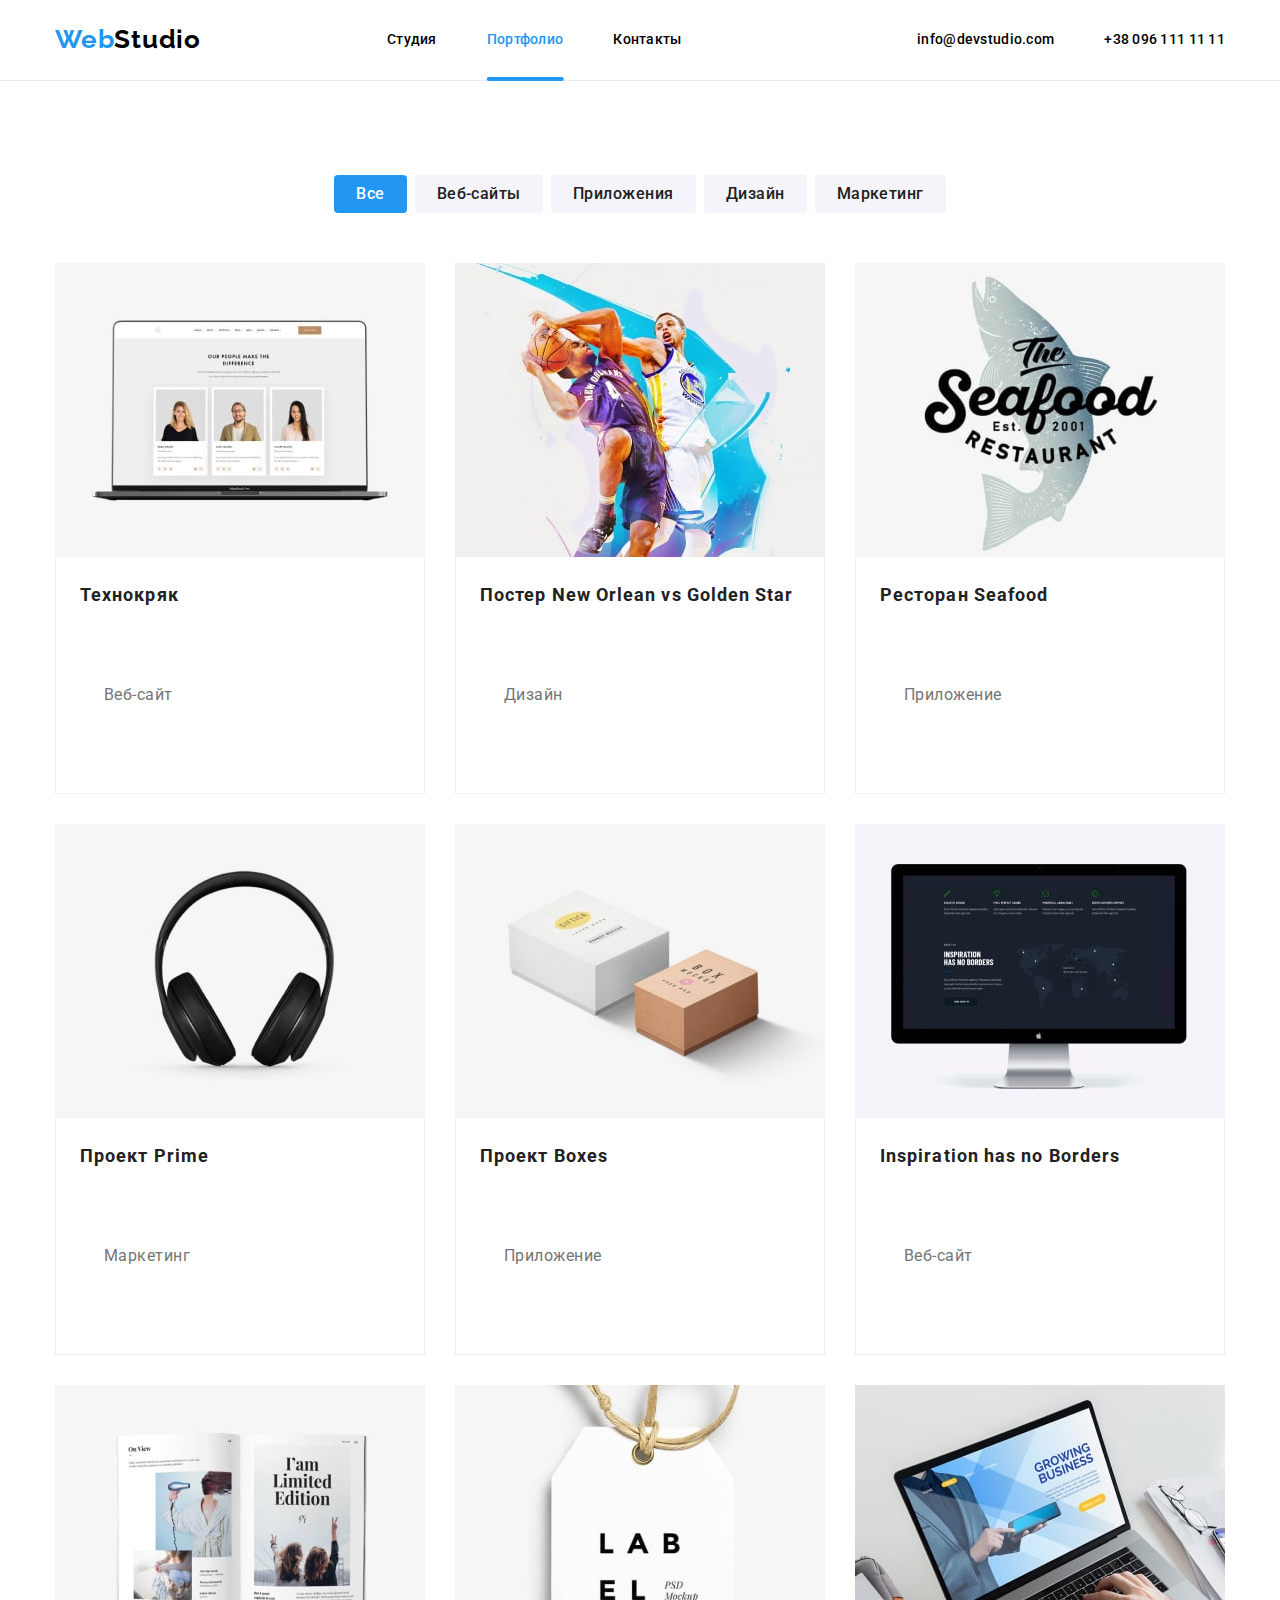
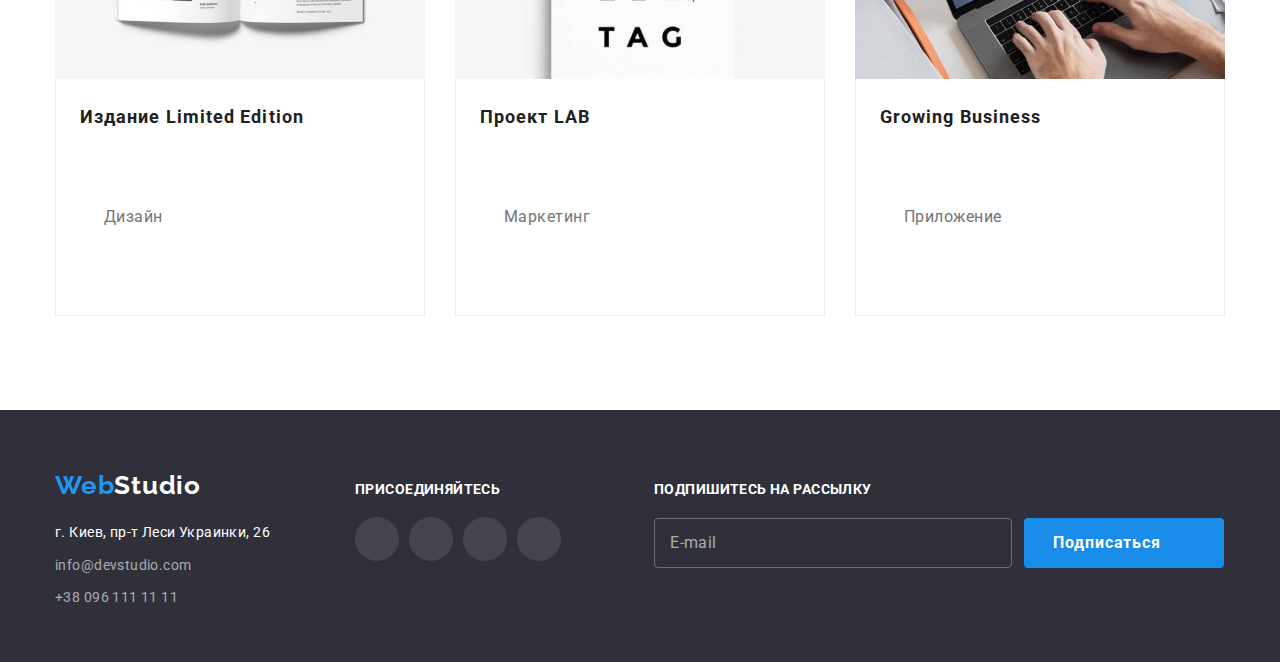
==== portfolio.html @ 34daeaa4 "Add files via upload" ====
<!DOCTYPE html>
<html lang="ru">

<head>
  <meta charset="UTF-8" />
  <meta http-equiv="X-UA-Compatible" content="IE=edge" />
  <meta name="viewport" content="width=device-width, initial-scale=1.0" />
  <title>Портфолио</title>
  <link rel="preconnect" href="https://fonts.googleapis.com" />
  <link rel="preconnect" href="https://fonts.gstatic.com" crossorigin />
  <link href="https://fonts.googleapis.com/css2?family=Raleway:wght@700&family=Roboto:wght@400;500;700;900&display=swap"
    rel="stylesheet" />
  <link rel="stylesheet"
    href="https://cdnjs.cloudflare.com/ajax/libs/modern-normalize/1.1.0/modern-normalize.min.css" />
  <!--<link rel="stylesheet" href="CSS/style.css" />-->
  <link rel="stylesheet" href="./css/main.min.css" />
</head>

<body>
<header class="header header-border">
			<div class="flex-nav container">
      <a href="" class="logotype">
          Web<span class="logotype__dark" lang="en">Studio</span></a>
				<div class="menu-container js-menu-container" id="mobile-menu">
					<div class="all-nav">
						<button class="menu-button-close js-close-menu" type="button">
							<svg width="40" height="40" aria-label="Переключатель мобильного меню">
								<use class="menu-button-close__icon-close" href="./images/sprite_images/icons.svg#icon-close_mob"></use>
							</svg>
						</button>

						<nav class="left-nav">
							<ul class="left-nav-menu">
								<li class="list menu-item">
									<a href="./index.html" class="link menu-item__text">Студия</a>
								</li>
								<li class="list menu-item">
									<a href="./portfolio.html" class="link menu-item__text menu-item__text--current current">Портфолио</a>
								</li>
								<li class="list menu-item">
									<a href="" class="link menu-item__text">Контакты</a>
								</li>
							</ul>
						</nav>
						<div class="menu-bottom">
							<ul class="right-nav">
								<li class="list contact-item">
									<a href="mailto:info@devstudio.com" class="link contact-mail">
										<svg class="contact-mail__icon" width="16" height="12">
											<use href="./images/sprite_images/icons.svg#icon-envelope"></use>
										</svg>
										info@devstudio.com
									</a>
								</li>
								<li class="list contact-item">
									<a href="tel:+380961111111" class="link contact-tel">
										<svg class="contact-tel__icon" width="10" height="16">
											<use href="./images/sprite_images/icons.svg#icon-smartphone"></use>
										</svg>
										+38 096 111 11 11
									</a>
								</li>
							</ul>
							<ul class="menu-socials list">
								<li class="menu-socials__item">
									<a href="" class="menu-socials__link link">Instagram</a>
								</li>
								<li class="menu-socials__item">
									<a href="" class="menu-socials__link link">Twitter</a>
								</li>
								<li class="menu-socials__item">
									<a href="" class="menu-socials__link link">Facebook</a>
								</li>
								<li class="menu-socials__item">
									<a href="" class="menu-socials__link link">LinkedIn</a>
								</li>
							</ul>
						</div>
					</div>
				</div>
				<button type="button" class="menu-button js-open-menu" aria-expanded="false" aria-controls="mobile-menu">
					<svg width="40" height="40" aria-label="Вызов меню">
						<use class="menu-button__icon-menu" href="./images/sprite_images/icons.svg#icon-menu_mob"></use>
					</svg>
				</button>
			</div>
		</header>
  <main>
    <section class="section">
      <h1 class="section__title visually-hidden">Примеры проектов</h1>
      <div class="container">
        <ul class="navigation">
          <li class="navigation__item">
            <button class="navigation-button navigation-button__active" type="button">Все</button>
          </li>
          <li class="navigation__item">
            <button class="navigation-button button" type="button">Веб-сайты</button>
          </li>
          <li class="navigation__item">
            <button class="navigation-button button" type="button">Приложения</button>
          </li>
          <li class="navigation__item">
            <button class="navigation-button button" type="button">Дизайн</button>
          </li>
          <li class="navigation__item">
            <button class="navigation-button button" type="button">Маркетинг</button>
          </li>
        </ul>
        <ul class="portfolio">
          <li class="portfolio__item">
            <a href="" class="portfolio__box">
              <div class="portfolio__wrap">
                <img src="./images/portfolio_images/img-1.jpg" width="370" height="294" alt="Ноутбук с проектом" />
                <p class="portfolio__tumb">Технокряк это современная площадка распространения коронавируса.
                  Компании используют эту платформу для цифрового шпионажа и атак на защищённые сервера конкурентов.</p>
              </div>
              <div class="portfolio__description">
                <h2 class="portfolio__title">Технокряк</h2>
                <p class="portfolio__text">Веб-сайт</p>
              </div>
            </a>
          </li>
          <li class="portfolio__item">
            <a href="" class="portfolio__box">
              <div class="portfolio__wrap">
                <img src="./images/portfolio_images/img-2.jpg" width="370" height="294" alt="Момент матча" />
                <p class="portfolio__tumb"></p>
              </div>
              <div class="portfolio__description">
                <h2 class="portfolio__title">
                  Постер <span lang="en">New Orlean vs Golden Star</span>
                </h2>
                <p class="portfolio__text">Дизайн</p>
              </div>
            </a>
          </li>
          <li class="portfolio__item">
            <a href="" class="portfolio__box">
              <div class="portfolio__wrap">
                <img src="./images/portfolio_images/img-3.jpg" width="370" height="294" alt="Логотип с рыбой" />
                <p class="portfolio__tumb"></p>
              </div>
              <div class="portfolio__description">
                <h2 class="portfolio__title">Ресторан <span lang="en">Seafood</span></h2>
                <p class="portfolio__text">Приложение</p>
              </div>
            </a>
          </li>
          <li class="portfolio__item">
            <a href="" class="portfolio__box">
              <div class="portfolio__wrap">
                <img src="./images/portfolio_images/img-4.jpg" width="370" height="294" alt="Фотография наушников" />
                <p class="portfolio__tumb"></p>
              </div>
              <div class="portfolio__description">
                <h2 class="portfolio__title">Проект <span lang="en">Prime</span></h2>
                <p class="portfolio__text">Маркетинг</p>
              </div>
            </a>
          </li>
          <li class="portfolio__item">
            <a href="" class="portfolio__box">
              <div class="portfolio__wrap">
                <img src="./images/portfolio_images/img-5.jpg" width="370" height="294" alt="Фотография коробок" />
                <p class="portfolio__tumb"></p>
              </div>
              <div class="portfolio__description">
                <h2 class="portfolio__title">Проект <span lang="en">Boxes</span></h2>
                <p class="portfolio__text">Приложение</p>
              </div>
            </a>
          </li>
          <li class="portfolio__item">
            <a href="" class="portfolio__box">
              <div class="portfolio__wrap">
                <img src="./images/portfolio_images/img-6.jpg" width="370" height="294" alt="Монитор с картой мира" />
                <p class="portfolio__tumb"></p>
              </div>
              <div class="portfolio__description">
                <h2 class="portfolio__title" lang="en">Inspiration has no Borders</h2>
                <p class="portfolio__text">Веб-сайт</p>
              </div>
            </a>
          </li>
          <li class="portfolio__item">
            <a href="" class="portfolio__box">
              <div class="portfolio__wrap">
                <img src="./images/portfolio_images/img-7.jpg" width="370" height="294" alt="Разворот книги" />
                <p class="portfolio__tumb"></p>
              </div>
              <div class="portfolio__description">
                <h2 class="portfolio__title">
                  Издание <span lang="en">Limited Edition</span>
                </h2>
                <p class="portfolio__text">Дизайн</p>
              </div>
            </a>
          </li>
          <li class="portfolio__item">
            <a href="" class="portfolio__box">
              <div class="portfolio__wrap">
                <img src="./images/portfolio_images/img-8.jpg" width="370" height="294" alt="Фотография этикетки" />
                <p class="portfolio__tumb"></p>
              </div>
              <div class="portfolio__description">
                <h2 class="portfolio__title">Проект <span lang="en">LAB</span></h2>
                <p class="portfolio__text">Маркетинг</p>
              </div>
            </a>
          </li>
          <li class="portfolio__item">
            <a href="" class="portfolio__box">
              <div class="portfolio__wrap">
                <img src="./images/portfolio_images/img-9.jpg" width="370" height="294" alt="Работа за ноутбуком" />
                <p class="portfolio__tumb"></p>
              </div>
              <div class="portfolio__description">
                <h2 class="portfolio__title" lang="en">Growing Business</h2>
                <p class="portfolio__text">Приложение</p>
              </div>
            </a>
          </li>
        </ul>
      </div>
    </section>
  </main>
  <footer class="footer">
    <div class="container footer-container">
        <div class="footer__addresses">
          <a href="" class="logotype__footer">
              Web<span class="logotype__footer-white" lang="en">Studio</span>
          </a>
          <address class="addreses">
            <ul class="contacts-list">
              <li class="contact__item">
                <a class="contact__adress" href="https://goo.gl/maps/caNGbkWrKr49V2LV8" target="_blank"
                  rel="noopener noreferrer">г. Киев, пр-т Леси Украинки, 26</a>
              </li>
              <li class="contact__item">
                <a class="contact__link" href="mailto:info@devstudio.com">info@devstudio.com
                </a>
              </li>
              <li class="contact__item">
                <a class="contact__link link" href="tel:+380961111111">+38 096 111 11 11 </a>
              </li>
            </ul>
          </address>
        </div>
        <div class="footer-social-part">
          <p class="footer-social__title">Присоединяйтесь</p>
          <ul class="footer-social__list">
            <li class="footer-social__item">
              <a href="" class="footer-social__link">
                <svg class="footer-social__icon" width="20" height="20">
                  <use href="./images/sprite_images/icons.svg#icon-instagram"></use>
                </svg>
              </a>
            </li>
            <li class="footer-social__item">
              <a href="" class="footer-social__link">
                <svg class="footer-social__icon" width="20" height="20">
                  <use href="./images/sprite_images/icons.svg#icon-twitter"></use>
                </svg>
              </a>
            </li>
            <li class="footer-social__item">
              <a href="" class="footer-social__link">
                <svg class="footer-social__icon" width="20" height="20">
                  <use href="./images/sprite_images/icons.svg#icon-facebook"></use>
                </svg>
              </a>
            </li>
            <li class="footer-social__item">
              <a href="" class="footer-social__link">
                <svg class="footer-social__icon" width="20" height="20">
                  <use href="./images/sprite_images/icons.svg#icon-linkedin"></use>
                </svg>
              </a>
            </li>
          </ul>
        </div>
        <div class="footer-subscribe">
          <p class="subscribe__title">Подпишитесь на рассылку</p>
          <form action="#" class="subscribe__form">
            <div class="footer__form-field">
              <label for="user-email-footer" class="footer__input-label"> </label>
              <input type="text" name="user-email" class="subscribe__input-text" id="user-email-footer"
                placeholder="E-mail" />
            </div>
            <button type="submit" class="subscribe__button">Подписаться<svg class="subscribe-icon" width="24"
                height="24">
                <use href="./images/sprite_images/icons.svg#icon-send"></use>
              </svg></button>
          </form>
        </div>
    </div>
  </footer>
  		<script src="./js/mobile-menu.js"></script>
</body>

</html>
---- css/main.min.css ----
:root{--header-menu-color: #212121;--header-contacts-color: #757575;--main-title-color: #ffffff;--secondary-title-color: #212121;--article-color: #757575;--button-text-color: #ffffff;--team-name-color: #212121;--team-text-color: #757575;--footer-adress-color: #ffffff;--portfolio-examples-title-color: #212121;--portfolio-examples-text-color: #757575;--accent-color: #2196f3;--title-background-color:#2f303a;--footer-contacts-color:rgba(255, 255, 255, 0.6);--timing-function: cubic-bezier(0.4, 0, 0.2, 1);--animation-duration: 250ms}p,h1,h2,h3,h4,h5,h6{margin:0}ul{margin:0;padding:0;list-style:none}button{cursor:pointer}img{display:block}a{list-style-type:none;text-decoration:none}.visually-hidden{position:absolute;width:1px;height:1px;margin:-1px;border:0;padding:0;white-space:nowrap;clip-path:inset(100%);clip:rect(0 0 0 0);overflow:hidden}.container{max-width:1200px;padding-left:15px;padding-right:15px;margin:0 auto}@media screen and (min-width: 480px){.container{width:480px}}@media screen and (min-width: 768px){.container{width:768px}}@media screen and (min-width: 1200px){.container{width:1200px}}body{font-family:'Roboto', sans-serif;background-color:#ffffff}.current{color:#2196f3}.head-list__link--current{color:#2196f3}.section{padding-top:94px;padding-bottom:94px}.is-hidden{visibility:hidden;opacity:0;pointer-events:none}.logotype{display:block;margin-right:93px;padding-top:24px;padding-bottom:24px;font-family:Raleway;font-style:normal;font-weight:bold;font-size:26px;line-height:1.19;letter-spacing:0.03em;color:#2196f3}.logotype__dark{font-family:Raleway;font-style:normal;font-weight:bold;font-size:26px;line-height:1.19;letter-spacing:0.03em;color:#000000}.header-border{border-bottom:1px solid #ececec}@media screen and (max-width: 767px){.all-nav{width:100%;max-width:480px;height:100vh;padding:48px 40px;display:flex;flex-direction:column;justify-content:space-between}}@media screen and (min-width: 768px){.all-nav{display:flex;justify-content:space-between}}.flex-nav,.left-nav{display:flex}@media screen and (max-width: 767px){.flex-nav,.left-nav{justify-content:space-between;align-items:center}}@media screen and (min-width: 768px){.left-nav{margin-left:93px}}@media screen and (min-width: 768px){.left-nav-menu{display:flex;align-items:center}}@media screen and (min-width: 768px) and (max-width: 1199px){.menu-bottom{margin-bottom:auto;margin-top:auto}}.right-nav{display:flex;flex-direction:column-reverse;margin-bottom:64px}@media screen and (min-width: 768px){.right-nav{display:block;margin-left:auto;margin-top:auto;margin-bottom:auto}}@media screen and (min-width: 1200px){.right-nav{display:flex;flex-direction:row;align-items:center;margin-left:auto}}.menu-item{position:relative;padding-bottom:32px;margin-right:auto}@media screen and (min-width: 768px){.menu-item{padding:0}.menu-item:not(:first-child){margin-left:50px}}.menu-item__text{display:block;padding:0;font-size:14px;font-weight:500;line-height:1.14;letter-spacing:0.02em;color:var(--title-text-color);transition:color var(--animation-duration) var(--timing-function)}.menu-item__text:hover,.menu-item__text:focus{color:var(--accent-color)}@media screen and (min-width: 768px){.menu-item__text{padding:32px 0}}@media screen and (max-width: 767px){.menu-item__text{font-size:40px;line-height:1.17}}@media screen and (min-width: 768px){.menu-item__text--current::after{content:"";display:block;position:absolute;bottom:-1px;left:50%;transform:translate(-50%, 0);width:100%;height:4px;border-radius:2px;background-color:var(--accent-color)}}.contact-mail__icon,.contact-tel__icon{display:none}@media screen and (min-width: 768px){.contact-mail__icon,.contact-tel__icon{display:block;margin-right:10px;fill:currentColor}}.contact-mail,.contact-tel{font-size:34px;line-height:1.17;letter-spacing:0.02em;font-weight:500;letter-spacing:0.02em;color:var(--primary-text-color);display:flex;align-items:center;transition:color var(--animation-duration) var(--timing-function)}.contact-mail:hover,.contact-mail:focus,.contact-tel:hover,.contact-tel:focus{color:var(--accent-color)}@media screen and (max-width: 479px){.contact-mail,.contact-tel{font-size:24px}}@media screen and (min-width: 768px){.contact-mail,.contact-tel{font-size:14px;line-height:1.14}}@media screen and (min-width: 1200px){.contact-mail,.contact-tel{padding:32px 0}}@media screen and (max-width: 767px){.contact-mail{font-size:24px;line-height:1.16}}@media screen and (min-width: 768px) and (max-width: 1199px){.contact-mail{padding-top:21px;margin-bottom:10px}}@media screen and (max-width: 767px){.contact-tel{color:var(--accent-color);margin-bottom:32px}}@media screen and (min-width: 768px) and (max-width: 1199px){.contact-tel{padding-bottom:21px}}@media screen and (min-width: 1200px){.contact-tel{padding-bottom:32px}}.current{color:var(--accent-color)}@media screen and (min-width: 1200px){.contact-item:not(:first-child){margin-left:30px}}.menu-socials{margin-top:auto;display:flex;justify-content:start;flex-wrap:wrap}@media screen and (min-width: 768px){.menu-socials{display:none}}.menu-socials__item{padding-right:10px}.menu-socials__item:not(:last-child){border-right:1px solid rgba(33,33,33,0.2)}.menu-socials__item:not(:first-child){padding-left:10px}.menu-socials__link{color:var(--accent-color)}.menu-container{width:100%}@media screen and (max-width: 767px){.menu-container{position:fixed;z-index:2;left:0;top:0;width:100vw;height:100vh;background-color:#ffffff;transform:translateX(100%);transition:transform var(--animation-duration) var(--timing-function)}}.menu-container.is-open{transform:translateX(0)}.menu-button{display:inline-flex;fill:#000000;padding:0;border:0;background-color:transparent;transition:fill var(--animation-duration) var(--timing-function)}.menu-button:hover,.menu-button:focus{fill:var(--accent-color)}@media screen and (min-width: 768px){.menu-button{display:none}}.menu-button-close{position:absolute;top:10px;right:15px;padding:0;border:0;background-color:transparent;transition:fill var(--animation-duration) var(--timing-function)}.menu-button-close:hover,.menu-button-close:focus{fill:var(--accent-color)}@media screen and (min-width: 768px){.menu-button-close{display:none}}.menu-button-close__icon-close{display:none}.menu-button__icon-menu{display:block}.menu-container.is-open .menu-button-close__icon-close{display:block}.menu-container.is-open .menu-button__icon-menu{display:none}.hero{padding-top:200px;padding-bottom:200px;background-color:var(--title-background-color);background-image:linear-gradient(rgba(47,48,58,0.4), rgba(47,48,58,0.4)),url(../images/hero_images/hero/desktop/header-background-desktop.jpg);background-repeat:no-repeat;background-position:center;background-size:cover;width:100%;margin:0 auto}@media screen and (min-width: 1200px){.hero{background-image:linear-gradient(rgba(47,48,58,0.4), rgba(47,48,58,0.4)),url(../images/hero_images/hero/desktop/header-background-desktop.jpg)}}@media screen and (min-width: 1200px) and (min-device-pixel-ratio: 2), screen and (min-width: 1200px) and (min-resolution: 192dpi), screen and (min-width: 1200px) and (min-resolution: 2dppx){.hero{background-image:linear-gradient(rgba(47,48,58,0.4), rgba(47,48,58,0.4)),url(../images/hero_images/hero/desktop/header-background-desktop@2x.jpg)}}@media screen and (max-width: 767px){.hero{background-image:linear-gradient(rgba(47,48,58,0.4), rgba(47,48,58,0.4)),url(../images/hero_images/hero/mobile/header-background-mobile.jpg)}}@media screen and (max-width: 767px) and (min-device-pixel-ratio: 2), screen and (max-width: 767px) and (min-resolution: 192dpi), screen and (max-width: 767px) and (min-resolution: 2dppx){.hero{background-image:linear-gradient(rgba(47,48,58,0.4), rgba(47,48,58,0.4)),url(../images/hero_images/hero/mobile/header-background-mobile@2x.jpg)}}@media screen and (min-width: 768px) and (max-width: 1199px){.hero{background-image:linear-gradient(rgba(47,48,58,0.4), rgba(47,48,58,0.4)),url(../images/hero_images/hero/tablet/header-background-tablet.jpg)}}@media screen and (min-width: 768px) and (max-width: 1199px) and (min-device-pixel-ratio: 2), screen and (min-width: 768px) and (max-width: 1199px) and (min-resolution: 192dpi), screen and (min-width: 768px) and (max-width: 1199px) and (min-resolution: 2dppx){.hero{background-image:linear-gradient(rgba(47,48,58,0.4), rgba(47,48,58,0.4)),url(../images/hero_images/hero/tablet/header-background-tablet@2x.jpg)}}.hero .hero__title{font-weight:900;font-size:44px;line-height:1.36;text-align:center;width:696px;height:120px;letter-spacing:0.06em;text-transform:uppercase;color:var(--main-title-color);margin:0 auto 30px}@media screen and (max-width: 767px){.hero .hero__title{font-size:24px;line-height:1.62;height:100%;width:auto;margin-bottom:30px}}.hero__button{font-family:Roboto, sans-serif;font-weight:700;font-size:16px;line-height:1.87;letter-spacing:0.06em;color:var(--button-text-color);background-color:var(--accent-color);cursor:pointer;width:200px;height:50px;border:none;border-radius:4px;transition-property:color;transition-duration:250ms;transition-timing-function:var(--timing-function)}.hero__button:hover,.hero__button:focus{color:var(--button-text-color);box-shadow:0px 1px 3px rgba(0,0,0,0.12),0px 1px 1px rgba(0,0,0,0.14),0px 2px 1px rgba(0,0,0,0.2)}.btn{display:block;text-align:center;margin:0 auto}.backdrop{width:100vw;height:100vh;background-color:rgba(0,0,0,0.2);position:fixed;top:0;left:0;transition:opacity 250ms, visibility 250ms}.backdrop .is-hidden .modal{transform:scale(0.75)}.modal{height:581px;width:528px;background-color:#ffffff;border-radius:4px;box-shadow:0px 1px 3px rgba(0,0,0,0.12),0px 1px 1px rgba(0,0,0,0.14),0px 2px 1px rgba(0,0,0,0.2);position:absolute;top:50%;left:50%;transform:scale(1) translate(-50%, -50%);transition:opacity 250ms, transform 250ms;padding:40px}.modal-close{position:absolute;top:8px;right:8px;width:30px;height:30px;border:1px solid rgba(0,0,0,0.1);border-radius:50%;background-color:transparent;display:flex;align-items:center;justify-content:center}.modal-title{font-family:Roboto;font-style:normal;font-weight:bold;font-size:20px;line-height:1.15;text-align:center;letter-spacing:0.03em;color:var(--secondary-title-color);padding:0;margin-bottom:12px}.modal-input{position:relative;width:100%;height:40px;border:1px solid rgba(33,33,33,0.2);box-sizing:border-box;border-radius:4px;outline-color:var(--accent-color);padding-left:42px;padding-right:12px;background-color:transparent}.modal-input:hover+.input-icon,.modal-input:focus+.input-icon{fill:var(--accent-color)}.modal-form-field{margin-bottom:10px}.modal-form-field-comment{margin-bottom:20px}.modal-form-field-checkbox{margin-bottom:30px}.modal-input-comment{display:block;width:100%;height:120px;border:1px solid rgba(33,33,33,0.2);border-radius:4px;outline-color:var(--accent-color);padding:12px 16px;background-color:transparent;resize:none}.modal-input-comment::placeholder{position:absolute;display:inline-block;top:0;font-family:Roboto;font-style:normal;font-weight:normal;font-size:12px;line-height:14px;margin-top:12px;letter-spacing:0.01em;color:rgba(117,117,117,0.5)}.modal-form-checkbox{font-family:Roboto;font-style:normal;font-weight:normal;font-size:14px;line-height:1.71;letter-spacing:0.03em;color:var(--article-color);display:flex;align-items:center;justify-content:center}.modal-form-checkbox::before{content:"";height:15px;width:16px;border:2px solid #212121;margin-right:8px;display:block;border-radius:2px}.form-checkbox:hover,.form-checkbox:focus{border:var(--accent-color)}.form-checkbox:checked+.modal-form-checkbox::before{background-image:url(../images/portfolio_images/icon-check.svg);background-position:center;background-size:cover;background-repeat:no-repeat;border:none}.acceptance-link{font-family:Roboto;font-style:normal;font-weight:normal;font-size:14px;line-height:1.71;letter-spacing:0.03em;text-decoration-skip-ink:none;color:var(--accent-color)}.acceptance-link:hover,.acceptance-link:focus{color:var(--accent-color)}.modal-button{display:block;justify-content:center;text-align:center;font-family:Roboto;font-style:normal;font-weight:bold;font-size:16px;line-height:1.87;letter-spacing:0.06em;margin:0 auto;width:200px;height:50px;color:var(--button-text-color);background-color:#188CE8;border:var(--accent-color);border-radius:4px;cursor:pointer}.modal-button:hover,.modal-button:focus{box-shadow:0px 1px 3px rgba(0,0,0,0.12),0px 1px 1px rgba(0,0,0,0.14),0px 2px 1px rgba(0,0,0,0.2)}.modal-input-text{display:block;font-family:Roboto;font-style:normal;font-weight:normal;font-size:12px;line-height:1.16;letter-spacing:0.01em;margin-bottom:4px;color:#757575}.modal-input-wrap{position:relative}.input-icon{fill:var(--secondary-title-color);position:absolute;left:12px;top:50%;transform:translateY(-50%);transition-property:fill;transition-duration:250ms;transition-timing-function:var(--timing-function)}.section{padding-top:94px;padding-bottom:94px}.features{display:flex}@media screen and (max-width: 767px){.features{display:flex;flex-direction:column;margin-right:0}}@media screen and (min-width: 768px){.features{display:flex;flex-wrap:wrap;margin:-15px;margin-bottom:0}}@media screen and (min-width: 1200px){.features{display:flex;justify-content:center}}@media screen and (max-width: 767px){.features__item:not(:last-child){margin-bottom:30px}}@media screen and (min-width: 768px) and (max-width: 1199px){.features__item{width:354px;margin:15px}}@media screen and (min-width: 1200px){.features__item{width:270px}.features__item:not(:first-child){margin-left:30px}}.features__box{display:flex;justify-content:center;align-items:center;height:120px;margin-right:30px;margin-bottom:30px;border-radius:4%;background-color:#F5F4FA}.features__box:last-child{margin-right:0px}@media screen and (max-width: 767px){.features__box{margin-right:0}}@media screen and (min-width: 768px){.features__box{width:354px}}@media screen and (min-width: 1200px){.features__box{width:270px}}.features__icon{border:#afb1b8}.features__title{font-weight:bold;font-size:14px;line-height:1.14;letter-spacing:0.03em;text-transform:uppercase;color:var(--secondary-title-color);margin-bottom:10px}@media screen and (max-width: 767px){.features__title{text-align:center}}.features__text{font-weight:normal;font-size:14px;line-height:1.71;letter-spacing:0.03em;color:var(--article-color)}.section{padding-bottom:94px}.section__no-padding-top{padding-top:0px}@media screen and (max-width: 1199px){.no-mobile{display:none}}.section__title{align-items:center;margin-bottom:50px;font-weight:bold;font-size:36px;line-height:1.16;text-align:center;letter-spacing:0.03em;color:var(--secondary-title-color)}.performance{display:flex}.performance__item{margin-right:30px;position:relative}.performance__item:last-child{margin-right:0}.performance__description{display:flex;justify-content:center;align-items:center;font-family:Roboto;font-style:normal;font-weight:700;font-size:14px;line-height:1.14;text-align:center;letter-spacing:0.03em;width:100%;height:70px;margin:0 auto;color:var(--main-title-color);background-color:rgba(47,48,58,0.8);position:absolute;top:224px;left:0}.section--other-background{background-color:#f5f4fa}.team{padding-left:15px;padding-right:15px;margin-right:auto;margin-left:auto}@media screen and (min-width: 480px){.team{width:480px}}@media screen and (min-width: 768px){.team{width:768px}}@media screen and (min-width: 1200px){.team{width:1200px}}.section__title{font-weight:bold;font-size:36px;line-height:1.16;text-align:center;letter-spacing:0.03em;margin-bottom:50px;color:var(--secondary-title-color)}.team__list{padding:0;margin:0}@media screen and (min-width: 768px){.team__list{display:flex;justify-content:center;flex-wrap:wrap;margin:-15px}}@media screen and (max-width: 767px){.team__list{display:flex;justify-content:center;flex-wrap:wrap;margin:-15px}}.team__img{width:100%}.team__item{border:none;border-radius:4px;background-color:#ffffff;box-shadow:0px 3px 1px rgba(0,0,0,0.1),0px 1px 2px rgba(0,0,0,0.08),0px 2px 2px rgba(0,0,0,0.12);margin:15px}@media screen and (max-width: 767px){.team__item:not(:last-child){margin-bottom:30px}}@media screen and (min-width: 480px){.team__item{height:622px;width:450px}}@media screen and (min-width: 768px){.team__item{height:536px;width:354px;margin:15px}}@media screen and (min-width: 1200px){.team__item{width:270px;height:428px}}.team__box{text-align:center;padding:30px 32px 30px 32px}.team__title{margin-bottom:10px;font-weight:500;font-size:16px;line-height:1.18;letter-spacing:0.03em;border:none;border-radius:4px;color:var(--team-name-color)}.team__text{font-weight:normal;font-size:16px;line-height:1.18;letter-spacing:0.03em;border:none;border-radius:4px;color:var(--team-text-color);margin-bottom:16px}.social{display:flex;justify-content:center}.social__item{width:44px;height:44px;margin-right:10px}.social__item:last-child{margin-right:0}.social__link{width:100%;height:100%;border-radius:50%;display:flex;align-items:center;justify-content:center;background-color:#ffffff;transition-property:background-color;transition-duration:250ms;transition-timing-function:var(--timing-function)}.social__link:hover,.social__link:focus{background-color:var(--accent-color)}.social__link:hover .social__icon,.social__link:focus .social__icon{fill:var(--button-text-color)}.social__icon{fill:#AFB1B8;transition-property:fill;transition-duration:250ms;transition-timing-function:var(--timing-function)}@media screen and (min-width: 1200px){.section__title{font-family:Roboto;font-style:normal;font-weight:bold;font-size:36px;line-height:1.18;text-align:center;letter-spacing:0.03em;text-align:center;margin-bottom:50px}.clients__list{width:100%;height:100%;display:flex;align-items:center;background-color:#ffffff}.clients__item{margin-right:30px}.clients__item:last-child{margin-right:0}.clients__link{display:flex;justify-content:center;align-items:center;width:170px;height:92px;border:1px solid #AFB1B8;border-radius:4%}.clients__link:hover .clients__icon,.clients__link:focus .clients__icon{fill:var(--accent-color)}.clients__link:hover,.clients__link:focus{border:1px solid var(--accent-color)}.clients__icon{fill:#AFB1B8;transition-property:fill, border;transition-duration:250ms;transition-timing-function:var(--timing-function)}}@media screen and (min-width: 768px) and (max-width: 1199px){.section__title{font-family:Roboto;font-style:normal;font-weight:bold;font-size:36px;line-height:1.18;text-align:center;letter-spacing:0.03em;text-align:center;margin-bottom:30px}.clients__list{display:flex;flex-wrap:wrap;justify-content:space-between;background-color:#ffffff}.clients__item{display:flex;flex-direction:row;justify-content:space-around;margin:15px;width:calc(100% / 3 - 30px);border:1px solid #AFB1B8;border-radius:4%}.clients__item:last-child{margin-right:0}.clients__link{display:flex;justify-content:center;height:92px}.clients__link:hover .clients__icon,.clients__link:focus .clients__icon{fill:var(--accent-color)}.clients__link:hover,.clients__link:focus{border:1px solid var(--accent-color)}.clients__icon{fill:#AFB1B8;height:100%;transition-property:fill, border;transition-duration:250ms;transition-timing-function:var(--timing-function)}}@media screen and (max-width: 767px){.section__title{font-family:Roboto;font-style:normal;font-weight:bold;font-size:36px;line-height:1.18;text-align:center;letter-spacing:0.03em;text-align:center;margin-bottom:30px}.clients__list{display:flex;flex-wrap:wrap;justify-content:space-between;background-color:#ffffff}.clients__item{display:flex;flex-direction:row;justify-content:space-around;width:calc(100% / 2 - 30px);border:1px solid #AFB1B8;border-radius:4%;margin-bottom:30px}.clients__item:last-child{margin-right:0}.clients__link{display:flex;justify-content:center;height:92px}.clients__link:hover .clients__icon,.clients__link:focus .clients__icon{fill:var(--accent-color)}.clients__link:hover,.clients__link:focus{border:1px solid var(--accent-color)}.clients__icon{fill:#AFB1B8;height:100%;transition-property:fill, border;transition-duration:250ms;transition-timing-function:var(--timing-function)}}@media screen and (min-width: 1200px){.footer{font-family:'Roboto', sans-serif;font-style:normal;background-color:#2f303a;height:252px;padding-top:60px;padding-bottom:60px}.footer-container{display:flex;align-items:baseline}.logotype__footer{display:block;font-family:Raleway;font-style:normal;font-weight:bold;font-size:26px;line-height:1.19;letter-spacing:0.03em;color:#2196f3;margin-bottom:20px}.logotype__footer-white{font-family:Raleway;font-style:normal;font-weight:bold;font-size:26px;line-height:1.19;letter-spacing:0.03em;color:#ffffff}.footer__addresses{margin-right:85px}.contact__item{margin-bottom:9px}.contact__item:last-child{margin-bottom:0px}.contact__adress{font-family:'Roboto', sans-serif;font-style:normal;font-weight:normal;font-size:14px;line-height:1.71;letter-spacing:0.03em;color:var(--footer-adress-color);font-family:inherit;transition-property:color;transition-duration:250ms;transition-timing-function:var(--timing-function)}.contact__adress:hover,.contact__adress:focus{color:var(--accent-color)}.contact__link{font-family:'Roboto', sans-serif;font-style:normal;font-weight:normal;font-size:14px;line-height:1.71;letter-spacing:0.03em;color:var(--footer-contacts-color);transition-property:backgound-color;transition-duration:250ms;transition-timing-function:var(--timing-function)}.contact__link:hover,.contact__link:focus{color:var(--accent-color)}.footer-social-part{margin-right:93px}.footer-social__title{display:block;text-align:start;color:#ffffff;margin-bottom:20px;font-family:Roboto;font-style:normal;font-weight:bold;font-size:14px;line-height:16px;letter-spacing:0.03em;text-transform:uppercase}.footer-social__list{display:flex;flex-direction:row}.footer-social__item{width:44px;height:44px;margin-right:10px}.footer-social__item:last-child{margin-right:0}.footer-social__link{width:100%;height:100%;border-radius:50%;display:flex;align-items:center;justify-content:center;background-color:rgba(255,255,255,0.1);transition-property:background-color;transition-duration:250ms;transition-timing-function:var(--timing-function)}.footer-social__link:hover,.footer-social__link:focus{background-color:var(--accent-color)}.footer-social__link:hover .footer-social__icon,.footer-social__link:focus .footer-social__icon{fill:var(--button-text-color)}.footer-social__icon{fill:#ffffff}.subscribe__title{font-family:Roboto;font-style:normal;font-weight:bold;font-size:14px;line-height:1.14;letter-spacing:0.03em;text-transform:uppercase;color:var(--footer-adress-color);margin-bottom:20px}.subscribe__form{display:flex}.subscribe__input-text{width:358px;height:50px;border:1px solid rgba(255,255,255,0.3);box-sizing:border-box;border-radius:4px;background-color:inherit;padding-left:15px;color:var(--footer-adress-color);margin-right:12px}.subscribe__input-text::placeholder{font-family:Roboto;font-style:normal;font-weight:normal;font-size:16px;line-height:1.25;display:flex;align-items:center;letter-spacing:0.03em;color:rgba(255,255,255,0.6)}}@media screen and (max-width: 767px){.footer{font-family:'Roboto', sans-serif;font-style:normal;background-color:#2f303a;height:auto;padding-top:60px;padding-bottom:60px}.logotype__footer{display:block;font-family:Raleway;font-style:normal;font-weight:bold;font-size:26px;line-height:1.19;letter-spacing:0.03em;color:#2196f3;margin-bottom:20px;text-align:center;margin-bottom:20px}.logotype__footer-white{font-family:Raleway;font-style:normal;font-weight:bold;font-size:26px;line-height:1.19;letter-spacing:0.03em;color:#ffffff}.footer__addresses{text-align:center;margin-bottom:60px}.contact__item{text-align:center;margin-bottom:9px}.contact__item:last-child{margin-bottom:0px}.contact__link{justify-content:center}.contact__adress{font-family:'Roboto', sans-serif;font-style:normal;font-weight:normal;font-size:14px;line-height:1.71;letter-spacing:0.03em;color:var(--footer-adress-color);font-family:inherit;transition-property:color;transition-duration:250ms;transition-timing-function:var(--timing-function)}.contact__adress:hover,.contact__adress:focus{color:var(--accent-color)}.contact__link{font-family:'Roboto', sans-serif;font-style:normal;font-weight:normal;font-size:14px;line-height:1.71;letter-spacing:0.03em;color:var(--footer-contacts-color);transition-property:backgound-color;transition-duration:250ms;transition-timing-function:var(--timing-function)}.contact__link:hover,.contact__link:focus{color:var(--accent-color)}.footer-social-part{margin-bottom:60px}.footer-social__title{display:block;text-align:center;color:#ffffff;margin-bottom:20px;font-family:Roboto;font-style:normal;font-weight:bold;font-size:14px;line-height:16px;letter-spacing:0.03em;text-transform:uppercase;text-align:auto}.footer-social__list{display:flex;flex-direction:row;justify-content:center}.footer-social__item{width:44px;height:44px;margin-right:10px}.footer-social__item:last-child{margin-right:0}.footer-social__link{width:100%;height:100%;border-radius:50%;display:flex;align-items:center;justify-content:center;background-color:rgba(255,255,255,0.1);transition-property:background-color;transition-duration:250ms;transition-timing-function:var(--timing-function)}.footer-social__link:hover,.footer-social__link:focus{background-color:var(--accent-color)}.footer-social__link:hover .footer-social__icon,.footer-social__link:focus .footer-social__icon{fill:var(--button-text-color)}.footer-social__icon{fill:#ffffff}.subscribe__title{font-family:Roboto;font-style:normal;font-weight:bold;font-size:14px;line-height:1.14;letter-spacing:0.03em;text-transform:uppercase;color:var(--footer-adress-color);margin-bottom:20px;text-align:center}.subscribe__form{display:block}.subscribe__input-text{width:450px;height:50px;margin-bottom:20px;border:1px solid rgba(255,255,255,0.3);box-sizing:border-box;border-radius:4px;background-color:inherit;padding-left:15px;color:var(--footer-adress-color);margin-right:12px}.subscribe__input-text::placeholder{font-family:Roboto;font-style:normal;font-weight:normal;font-size:16px;line-height:1.25;display:flex;align-items:center;letter-spacing:0.03em;color:rgba(255,255,255,0.6)}}@media screen and (min-width: 768px) and (max-width: 1199px){.footer{font-family:'Roboto', sans-serif;font-style:normal;background-color:#2f303a;height:252px;padding-top:60px;padding-bottom:60px}.footer-container{display:flex;align-items:baseline}.logotype__footer{display:block;font-family:Raleway;font-style:normal;font-weight:bold;font-size:26px;line-height:1.19;letter-spacing:0.03em;color:#2196f3;margin-bottom:20px}.logotype__footer-white{font-family:Raleway;font-style:normal;font-weight:bold;font-size:26px;line-height:1.19;letter-spacing:0.03em;color:#ffffff}.footer__addresses{margin-right:85px}.contact__item{margin-bottom:9px}.contact__item:last-child{margin-bottom:0px}.contact__adress{font-family:'Roboto', sans-serif;font-style:normal;font-weight:normal;font-size:14px;line-height:1.71;letter-spacing:0.03em;color:var(--footer-adress-color);font-family:inherit;transition-property:color;transition-duration:250ms;transition-timing-function:var(--timing-function)}.contact__adress:hover,.contact__adress:focus{color:var(--accent-color)}.contact__link{font-family:'Roboto', sans-serif;font-style:normal;font-weight:normal;font-size:14px;line-height:1.71;letter-spacing:0.03em;color:var(--footer-contacts-color);transition-property:backgound-color;transition-duration:250ms;transition-timing-function:var(--timing-function)}.contact__link:hover,.contact__link:focus{color:var(--accent-color)}.footer-social-part{margin-right:93px}.footer-social__title{display:block;text-align:start;color:#ffffff;margin-bottom:20px;font-family:Roboto;font-style:normal;font-weight:bold;font-size:14px;line-height:16px;letter-spacing:0.03em;text-transform:uppercase}.footer-social__list{display:flex;flex-direction:row}.footer-social__item{width:44px;height:44px;margin-right:10px}.footer-social__item:last-child{margin-right:0}.footer-social__link{width:100%;height:100%;border-radius:50%;display:flex;align-items:center;justify-content:center;background-color:rgba(255,255,255,0.1);transition-property:background-color;transition-duration:250ms;transition-timing-function:var(--timing-function)}.footer-social__link:hover,.footer-social__link:focus{background-color:var(--accent-color)}.footer-social__link:hover .footer-social__icon,.footer-social__link:focus .footer-social__icon{fill:var(--button-text-color)}.footer-social__icon{fill:#ffffff}.subscribe__title{font-family:Roboto;font-style:normal;font-weight:bold;font-size:14px;line-height:1.14;letter-spacing:0.03em;text-transform:uppercase;color:var(--footer-adress-color);margin-bottom:20px;text-align:center}.subscribe__form{display:flex}.subscribe__input-text{width:450px;height:50px;margin-bottom:20px;border:1px solid rgba(255,255,255,0.3);box-sizing:border-box;border-radius:4px;background-color:inherit;padding-left:15px;color:var(--footer-adress-color);margin-right:12px}.subscribe__input-text::placeholder{font-family:Roboto;font-style:normal;font-weight:normal;font-size:16px;line-height:1.25;display:flex;align-items:center;letter-spacing:0.03em;color:rgba(255,255,255,0.6)}}.subscribe__button{display:block;justify-content:center;text-align:center;font-family:Roboto;font-style:normal;font-weight:bold;font-size:16px;line-height:1.87;letter-spacing:0.06em;margin:0 auto;width:200px;height:50px;color:var(--button-text-color);border:var(--accent-color);background-color:#188CE8;border-radius:4px;padding:0}.subscribe__button:hover,.subscribe__button:focus{box-shadow:0px 1px 3px rgba(0,0,0,0.12),0px 1px 1px rgba(0,0,0,0.14),0px 2px 1px rgba(0,0,0,0.2)}.subscribe-icon{fill:currentColor;vertical-align:middle;margin-left:10px}.navigation{display:flex;justify-content:center;margin-bottom:50px}@media screen and (max-width: 767px){.navigation{flex-wrap:wrap;justify-content:flex-start}}@media screen and (min-width: 768px){.navigation{margin-bottom:30px}}@media screen and (min-width: 1200px){.navigation{margin-bottom:50px}}.navigation__item{margin-right:8px}.navigation__item:last-child{margin-right:0}@media screen and (max-width: 767px){.navigation__item{margin-top:15px}}.navigation-button{font-family:Roboto, sans-serif;font-weight:500;font-size:16px;line-height:1.62;text-align:center;letter-spacing:0.03em;color:var(--secondary-title-color);background-color:#f5f4fa;border:none;border-radius:4px;padding:6px 22px;cursor:pointer;transition-property:background-color, color, shadow;transition-duration:250ms;transition-timing-function:var(--timing-function)}.navigation-button:hover,.navigation-button:focus{color:#ffffff;background-color:var(--accent-color);box-shadow:0px 3px 1px rgba(0,0,0,0.1),0px 1px 2px rgba(0,0,0,0.08),0px 2px 2px rgba(0,0,0,0.12)}.navigation-button__active{color:#ffffff;background-color:var(--accent-color)}.portfolio{display:flex;flex-wrap:wrap}.portfolio__item:not(:nth-child(3n)){margin-right:30px}.portfolio__item:not(:nth-last-child(-n+3)){margin-bottom:30px}@media screen and (max-width: 767px) and (max-width: 767px){.portfolio__item{width:450px}}@media screen and (min-width: 768px) and (max-width: 1199px){.portfolio__item{margin-left:auto;flex-basis:calc((100% - 60px) / 2)}}@media screen and (min-width: 1200px){.portfolio__item{flex-basis:calc((100% - 90px) / 3)}}.portfolio__box{display:inline-block;transition-property:box-shadow;transition-duration:250ms;transition-timing-function:var(--timing-function)}.portfolio__box:hover .portfolio__tumb,.portfolio__box:focus-within .portfolio__tumb{box-shadow:0px 1px 1px rgba(0,0,0,0.12),0px 4px 4px rgba(0,0,0,0.06),1px 4px 6px rgba(0,0,0,0.16);transform:translateY(0)}.portfolio__wrap{position:relative;overflow:hidden}.portfolio__tumb{font-family:Roboto;font-style:normal;font-weight:normal;font-size:18px;line-height:1.56;letter-spacing:0.03em;color:var(--main-title-color);background-color:rgba(33,150,243,0.9);width:370px;height:294px;padding:63px 24px;top:0;left:0;position:absolute;transform:translateY(101%);transition:transform;transition-duration:250ms;transition-timing-function:var(--timing-function)}.portfolio__description{padding:20px 24px 20px 24px;border:1px solid #eeeeee;border-top:0}.portfolio__title{font-weight:bold;font-size:18px;line-height:2;letter-spacing:0.06em;margin-bottom:4px;color:var(--portfolio-examples-title-color)}.portfolio__text{font-weight:normal;font-size:16px;line-height:1.87;letter-spacing:0.03em;color:var(--portfolio-examples-text-color)}@media screen and (min-width: 480px){.portfolio__text{padding:77px 24px}}@media screen and (min-width: 768px){.portfolio__text{padding:49px 24px}}@media screen and (min-width: 1200px){.portfolio__text{padding:63px 24px}}
/*# sourceMappingURL=main.min.css.map */
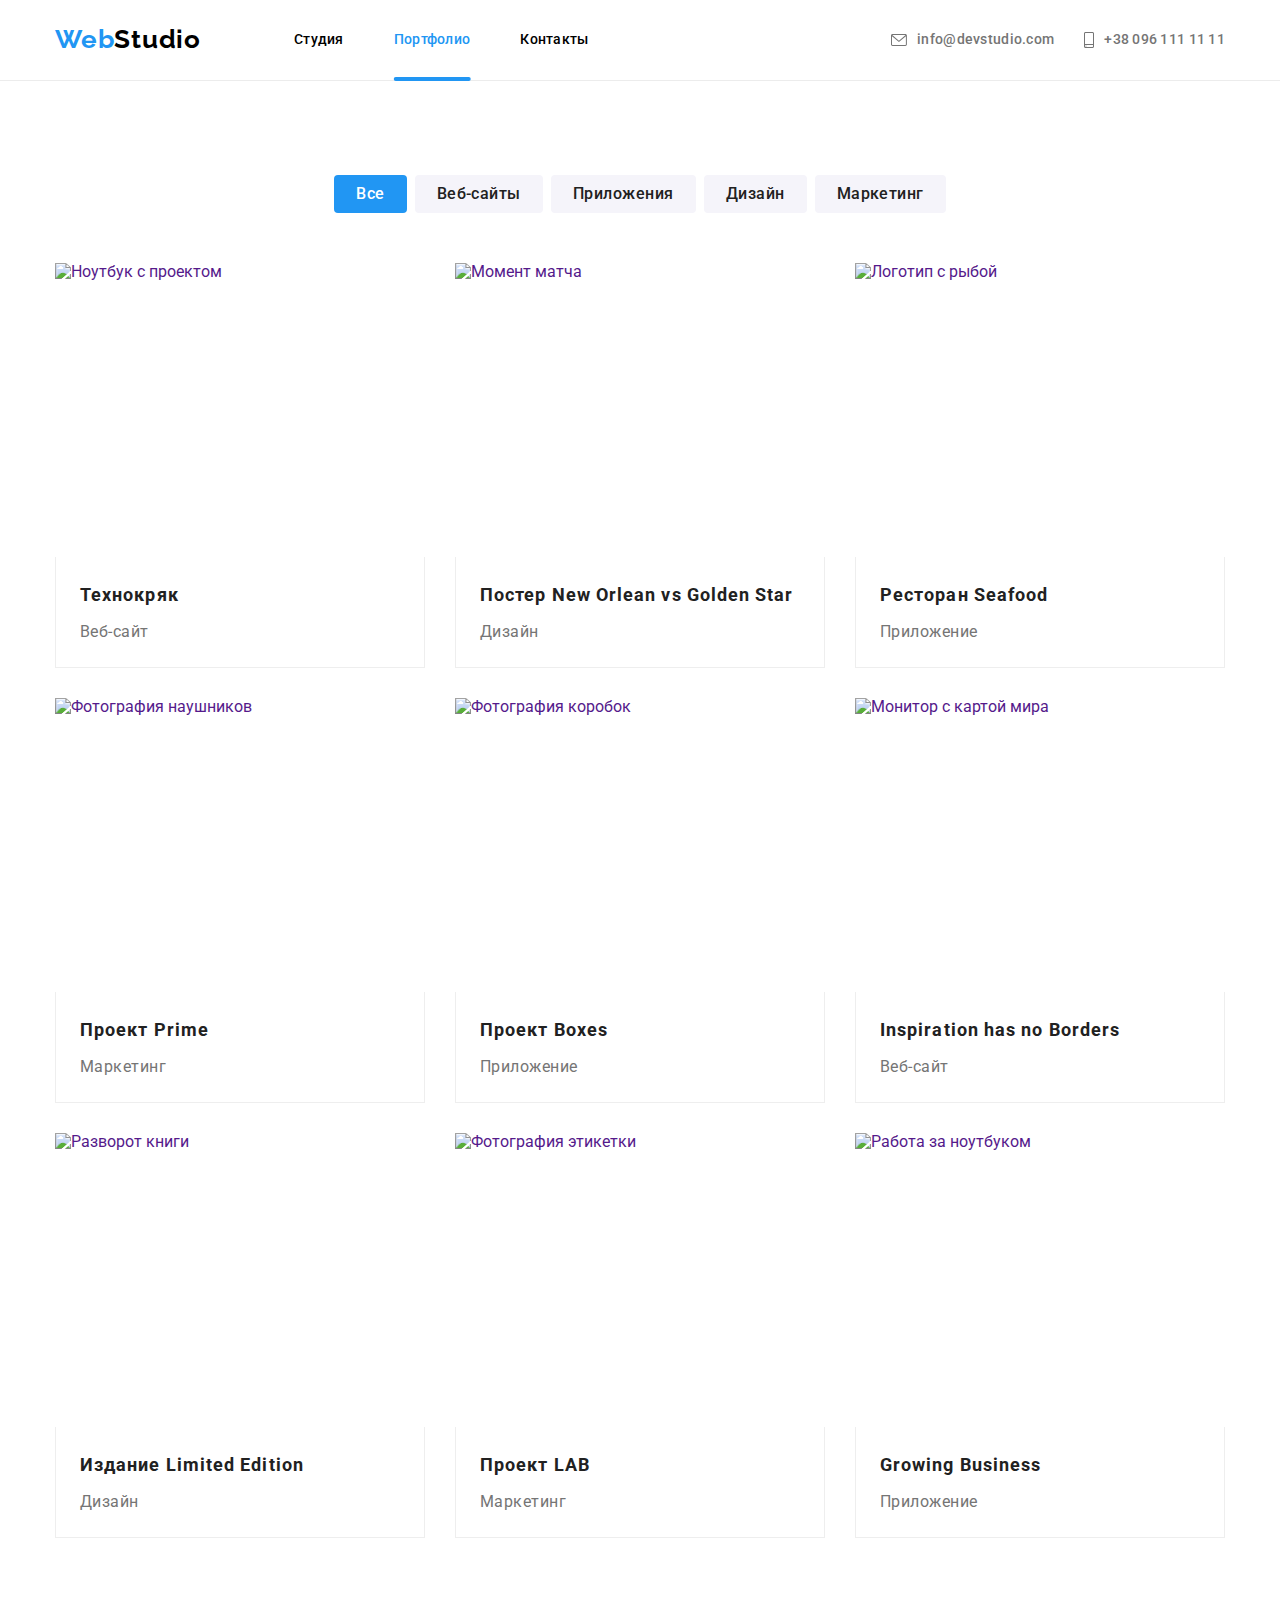
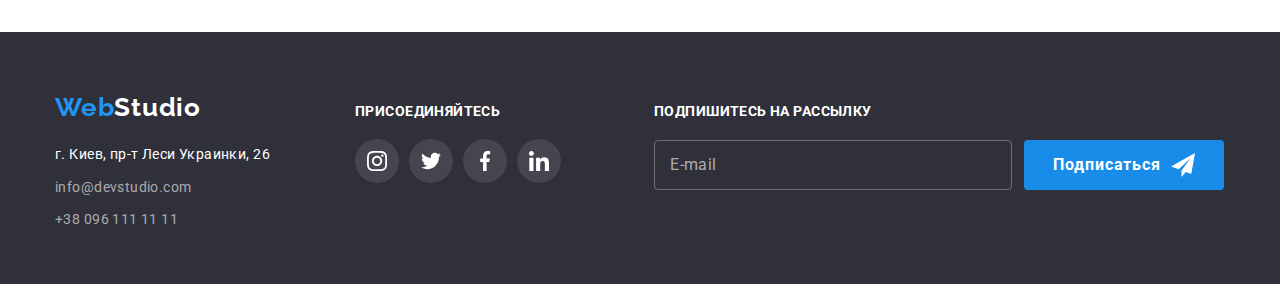
==== commit f95ba401: "Add files via upload" ====
--- a/portfolio.html
+++ b/portfolio.html
@@ -17,74 +17,74 @@
 </head>
 
 <body>
-<header class="header header-border">
-			<div class="flex-nav container">
+  <header class="header header-border">
+    <div class="flex-nav container">
       <a href="" class="logotype">
-          Web<span class="logotype__dark" lang="en">Studio</span></a>
-				<div class="menu-container js-menu-container" id="mobile-menu">
-					<div class="all-nav">
-						<button class="menu-button-close js-close-menu" type="button">
-							<svg width="40" height="40" aria-label="Переключатель мобильного меню">
-								<use class="menu-button-close__icon-close" href="./images/sprite_images/icons.svg#icon-close_mob"></use>
-							</svg>
-						</button>
-
-						<nav class="left-nav">
-							<ul class="left-nav-menu">
-								<li class="list menu-item">
-									<a href="./index.html" class="link menu-item__text">Студия</a>
-								</li>
-								<li class="list menu-item">
-									<a href="./portfolio.html" class="link menu-item__text menu-item__text--current current">Портфолио</a>
-								</li>
-								<li class="list menu-item">
-									<a href="" class="link menu-item__text">Контакты</a>
-								</li>
-							</ul>
-						</nav>
-						<div class="menu-bottom">
-							<ul class="right-nav">
-								<li class="list contact-item">
-									<a href="mailto:info@devstudio.com" class="link contact-mail">
-										<svg class="contact-mail__icon" width="16" height="12">
-											<use href="./images/sprite_images/icons.svg#icon-envelope"></use>
-										</svg>
-										info@devstudio.com
-									</a>
-								</li>
-								<li class="list contact-item">
-									<a href="tel:+380961111111" class="link contact-tel">
-										<svg class="contact-tel__icon" width="10" height="16">
-											<use href="./images/sprite_images/icons.svg#icon-smartphone"></use>
-										</svg>
-										+38 096 111 11 11
-									</a>
-								</li>
-							</ul>
-							<ul class="menu-socials list">
-								<li class="menu-socials__item">
-									<a href="" class="menu-socials__link link">Instagram</a>
-								</li>
-								<li class="menu-socials__item">
-									<a href="" class="menu-socials__link link">Twitter</a>
-								</li>
-								<li class="menu-socials__item">
-									<a href="" class="menu-socials__link link">Facebook</a>
-								</li>
-								<li class="menu-socials__item">
-									<a href="" class="menu-socials__link link">LinkedIn</a>
-								</li>
-							</ul>
-						</div>
-					</div>
-				</div>
-				<button type="button" class="menu-button js-open-menu" aria-expanded="false" aria-controls="mobile-menu">
-					<svg width="40" height="40" aria-label="Вызов меню">
-						<use class="menu-button__icon-menu" href="./images/sprite_images/icons.svg#icon-menu_mob"></use>
-					</svg>
-				</button>
-			</div>
-		</header>
+        Web<span class="logotype__dark" lang="en">Studio</span></a>
+      <div class="menu-container js-menu-container" id="mobile-menu">
+        <div class="all-nav">
+          <button class="menu-button-close js-close-menu" type="button">
+            <svg width="40" height="40" aria-label="Переключатель мобильного меню">
+              <use class="menu-button-close__icon-close" href="./images/sprite_images/icons.svg#icon-close_mob"></use>
+            </svg>
+          </button>
+
+          <nav class="left-nav">
+            <ul class="left-nav-menu">
+              <li class="list menu-item">
+                <a href="./index.html" class="link menu-item__text">Студия</a>
+              </li>
+              <li class="list menu-item">
+                <a href="./portfolio.html" class="link menu-item__text menu-item__text--current current">Портфолио</a>
+              </li>
+              <li class="list menu-item">
+                <a href="" class="link menu-item__text">Контакты</a>
+              </li>
+            </ul>
+          </nav>
+          <div class="menu-bottom">
+            <ul class="right-nav">
+              <li class="list contact-item">
+                <a href="mailto:info@devstudio.com" class="link contact-mail">
+                  <svg class="contact-mail__icon" width="16" height="12">
+                    <use href="./images/sprite_images/icons.svg#icon-envelope"></use>
+                  </svg>
+                  info@devstudio.com
+                </a>
+              </li>
+              <li class="list contact-item">
+                <a href="tel:+380961111111" class="link contact-tel">
+                  <svg class="contact-tel__icon" width="10" height="16">
+                    <use href="./images/sprite_images/icons.svg#icon-smartphone"></use>
+                  </svg>
+                  +38 096 111 11 11
+                </a>
+              </li>
+            </ul>
+            <ul class="menu-socials list">
+              <li class="menu-socials__item">
+                <a href="" class="menu-socials__link link">Instagram</a>
+              </li>
+              <li class="menu-socials__item">
+                <a href="" class="menu-socials__link link">Twitter</a>
+              </li>
+              <li class="menu-socials__item">
+                <a href="" class="menu-socials__link link">Facebook</a>
+              </li>
+              <li class="menu-socials__item">
+                <a href="" class="menu-socials__link link">LinkedIn</a>
+              </li>
+            </ul>
+          </div>
+        </div>
+      </div>
+      <button type="button" class="menu-button js-open-menu" aria-expanded="false" aria-controls="mobile-menu">
+        <svg width="40" height="40" aria-label="Вызов меню">
+          <use class="menu-button__icon-menu" href="./images/sprite_images/icons.svg#icon-menu_mob"></use>
+        </svg>
+      </button>
+    </div>
+  </header>
   <main>
     <section class="section">
       <h1 class="section__title visually-hidden">Примеры проектов</h1>
@@ -110,7 +110,15 @@
           <li class="portfolio__item">
             <a href="" class="portfolio__box">
               <div class="portfolio__wrap">
-                <img src="./images/portfolio_images/img-1.jpg" width="370" height="294" alt="Ноутбук с проектом" />
+                <picture class="portfolio__img">
+                  <source srcset="./images/portfolio_images/desktop/img-1.jpg 1x,
+            ./images/portfolio_images/desktop/img-1@2x.jpg 2x" media="(min-width: 1200px)" />
+                  <source srcset="./images/portfolio_images/tablet/img-1.jpg 1x,
+            ./images/portfolio_images/tablet/img-1@2x.jpg 2x" media="(min-width: 768px)" />
+                  <source srcset="./images/portfolio_images/mobile/img-1.jpg 1x,
+            ./images/portfolio_images/mobile/img-1@2x.jpg 2x" media="(min-width: 480px)" />
+                  <img src="./images/portfolio_images/img-1.jpg" width="370" height="294" alt="Ноутбук с проектом" />
+                </picture>
                 <p class="portfolio__tumb">Технокряк это современная площадка распространения коронавируса.
                   Компании используют эту платформу для цифрового шпионажа и атак на защищённые сервера конкурентов.</p>
               </div>
@@ -123,7 +131,15 @@
           <li class="portfolio__item">
             <a href="" class="portfolio__box">
               <div class="portfolio__wrap">
-                <img src="./images/portfolio_images/img-2.jpg" width="370" height="294" alt="Момент матча" />
+                <picture class="portfolio__img">
+                  <source srcset="./images/portfolio_images/desktop/img-2.jpg 1x,
+            ./images/portfolio_images/desktop/img-2@2x.jpg 2x" media="(min-width: 1200px)" />
+                  <source srcset="./images/portfolio_images/tablet/img-2.jpg 1x,
+            ./images/portfolio_images/tablet/img-2@2x.jpg 2x" media="(min-width: 768px)" />
+                  <source srcset="./images/portfolio_images/mobile/img-2.jpg 1x,
+            ./images/portfolio_images/mobile/img-2@2x.jpg 2x" media="(min-width: 480px)" />
+                  <img src="./images/portfolio_images/img-2.jpg" width="370" height="294" alt="Момент матча" />
+                </picture>
                 <p class="portfolio__tumb"></p>
               </div>
               <div class="portfolio__description">
@@ -137,7 +153,15 @@
           <li class="portfolio__item">
             <a href="" class="portfolio__box">
               <div class="portfolio__wrap">
-                <img src="./images/portfolio_images/img-3.jpg" width="370" height="294" alt="Логотип с рыбой" />
+                <picture class="portfolio__img">
+                  <source srcset="./images/portfolio_images/desktop/img-3.jpg 1x,
+            ./images/portfolio_images/desktop/img-3@2x.jpg 2x" media="(min-width: 1200px)" />
+                  <source srcset="./images/portfolio_images/tablet/img-3.jpg 1x,
+            ./images/portfolio_images/tablet/img-3@2x.jpg 2x" media="(min-width: 768px)" />
+                  <source srcset="./images/portfolio_images/mobile/img-3.jpg 1x,
+            ./images/portfolio_images/mobile/img-3@2x.jpg 2x" media="(min-width: 480px)" />
+                  <img src="./images/portfolio_images/img-3.jpg" width="370" height="294" alt="Логотип с рыбой" />
+                </picture>
                 <p class="portfolio__tumb"></p>
               </div>
               <div class="portfolio__description">
@@ -149,7 +173,15 @@
           <li class="portfolio__item">
             <a href="" class="portfolio__box">
               <div class="portfolio__wrap">
-                <img src="./images/portfolio_images/img-4.jpg" width="370" height="294" alt="Фотография наушников" />
+                <picture class="portfolio__img">
+                  <source srcset="./images/portfolio_images/desktop/img-4.jpg 1x,
+            ./images/portfolio_images/desktop/img-4@2x.jpg 2x" media="(min-width: 1200px)" />
+                  <source srcset="./images/portfolio_images/tablet/img-4.jpg 1x,
+            ./images/portfolio_images/tablet/img-4@2x.jpg 2x" media="(min-width: 768px)" />
+                  <source srcset="./images/portfolio_images/mobile/img-4.jpg 1x,
+            ./images/portfolio_images/mobile/img-4@2x.jpg 2x" media="(min-width: 480px)" />
+                  <img src="./images/portfolio_images/img-4.jpg" width="370" height="294" alt="Фотография наушников" />
+                </picture>
                 <p class="portfolio__tumb"></p>
               </div>
               <div class="portfolio__description">
@@ -161,7 +193,15 @@
           <li class="portfolio__item">
             <a href="" class="portfolio__box">
               <div class="portfolio__wrap">
-                <img src="./images/portfolio_images/img-5.jpg" width="370" height="294" alt="Фотография коробок" />
+                <picture class="portfolio__img">
+                  <source srcset="./images/portfolio_images/desktop/img-5.jpg 1x,
+            ./images/portfolio_images/desktop/img-5@2x.jpg 2x" media="(min-width: 1200px)" />
+                  <source srcset="./images/portfolio_images/tablet/img-5.jpg 1x,
+            ./images/portfolio_images/tablet/img-5@2x.jpg 2x" media="(min-width: 768px)" />
+                  <source srcset="./images/portfolio_images/mobile/img-5.jpg 1x,
+            ./images/portfolio_images/mobile/img-5@2x.jpg 2x" media="(min-width: 480px)" />
+                  <img src="./images/portfolio_images/img-5.jpg" width="370" height="294" alt="Фотография коробок" />
+                </picture>
                 <p class="portfolio__tumb"></p>
               </div>
               <div class="portfolio__description">
@@ -173,7 +213,15 @@
           <li class="portfolio__item">
             <a href="" class="portfolio__box">
               <div class="portfolio__wrap">
-                <img src="./images/portfolio_images/img-6.jpg" width="370" height="294" alt="Монитор с картой мира" />
+                <picture class="portfolio__img">
+                  <source srcset="./images/portfolio_images/desktop/img-6.jpg 1x,
+            ./images/portfolio_images/desktop/img-6@2x.jpg 2x" media="(min-width: 1200px)" />
+                  <source srcset="./images/portfolio_images/tablet/img-6.jpg 1x,
+            ./images/portfolio_images/tablet/img-6@2x.jpg 2x" media="(min-width: 768px)" />
+                  <source srcset="./images/portfolio_images/mobile/img-6.jpg 1x,
+            ./images/portfolio_images/mobile/img-6@2x.jpg 2x" media="(min-width: 480px)" />
+                  <img src="./images/portfolio_images/img-6.jpg" width="370" height="294" alt="Монитор с картой мира" />
+                </picture>
                 <p class="portfolio__tumb"></p>
               </div>
               <div class="portfolio__description">
@@ -185,7 +233,15 @@
           <li class="portfolio__item">
             <a href="" class="portfolio__box">
               <div class="portfolio__wrap">
-                <img src="./images/portfolio_images/img-7.jpg" width="370" height="294" alt="Разворот книги" />
+                <picture class="portfolio__img">
+                  <source srcset="./images/portfolio_images/desktop/img-7.jpg 1x,
+            ./images/portfolio_images/desktop/img-7@2x.jpg 2x" media="(min-width: 1200px)" />
+                  <source srcset="./images/portfolio_images/tablet/img-7.jpg 1x,
+            ./images/portfolio_images/tablet/img-7@2x.jpg 2x" media="(min-width: 768px)" />
+                  <source srcset="./images/portfolio_images/mobile/img-7.jpg 1x,
+            ./images/portfolio_images/mobile/img-7@2x.jpg 2x" media="(min-width: 480px)" />
+                  <img src="./images/portfolio_images/img-7.jpg" width="370" height="294" alt="Разворот книги" />
+                </picture>
                 <p class="portfolio__tumb"></p>
               </div>
               <div class="portfolio__description">
@@ -199,7 +255,15 @@
           <li class="portfolio__item">
             <a href="" class="portfolio__box">
               <div class="portfolio__wrap">
-                <img src="./images/portfolio_images/img-8.jpg" width="370" height="294" alt="Фотография этикетки" />
+                <picture class="portfolio__img">
+                  <source srcset="./images/portfolio_images/desktop/img-8.jpg 1x,
+            ./images/portfolio_images/desktop/img-8@2x.jpg 2x" media="(min-width: 1200px)" />
+                  <source srcset="./images/portfolio_images/tablet/img-8.jpg 1x,
+            ./images/portfolio_images/tablet/img-8@2x.jpg 2x" media="(min-width: 768px)" />
+                  <source srcset="./images/portfolio_images/mobile/img-8.jpg 1x,
+            ./images/portfolio_images/mobile/img-8@2x.jpg 2x" media="(min-width: 480px)" />
+                  <img src="./images/portfolio_images/img-8.jpg" width="370" height="294" alt="Фотография этикетки" />
+                </picture>
                 <p class="portfolio__tumb"></p>
               </div>
               <div class="portfolio__description">
@@ -211,7 +275,15 @@
           <li class="portfolio__item">
             <a href="" class="portfolio__box">
               <div class="portfolio__wrap">
-                <img src="./images/portfolio_images/img-9.jpg" width="370" height="294" alt="Работа за ноутбуком" />
+                <picture class="portfolio__img">
+                  <source srcset="./images/portfolio_images/desktop/img-9.jpg 1x,
+            ./images/portfolio_images/desktop/img-9@2x.jpg 2x" media="(min-width: 1200px)" />
+                  <source srcset="./images/portfolio_images/tablet/img-9.jpg 1x,
+            ./images/portfolio_images/tablet/img-9@2x.jpg 2x" media="(min-width: 768px)" />
+                  <source srcset="./images/portfolio_images/mobile/img-9.jpg 1x,
+            ./images/portfolio_images/mobile/img-9@2x.jpg 2x" media="(min-width: 480px)" />
+                  <img src="./images/portfolio_images/img-9.jpg" width="370" height="294" alt="Работа за ноутбуком" />
+                </picture>
                 <p class="portfolio__tumb"></p>
               </div>
               <div class="portfolio__description">
@@ -295,7 +367,8 @@
         </div>
     </div>
   </footer>
-  		<script src="./js/mobile-menu.js"></script>
+
+  <script src="./js/mobile-menu.js"></script>
 </body>
 
 </html>--- a/css/main.min.css
+++ b/css/main.min.css
@@ -1,2 +1,2 @@
-:root{--header-menu-color: #212121;--header-contacts-color: #757575;--main-title-color: #ffffff;--secondary-title-color: #212121;--article-color: #757575;--button-text-color: #ffffff;--team-name-color: #212121;--team-text-color: #757575;--footer-adress-color: #ffffff;--portfolio-examples-title-color: #212121;--portfolio-examples-text-color: #757575;--accent-color: #2196f3;--title-background-color:#2f303a;--footer-contacts-color:rgba(255, 255, 255, 0.6);--timing-function: cubic-bezier(0.4, 0, 0.2, 1);--animation-duration: 250ms}p,h1,h2,h3,h4,h5,h6{margin:0}ul{margin:0;padding:0;list-style:none}button{cursor:pointer}img{display:block}a{list-style-type:none;text-decoration:none}.visually-hidden{position:absolute;width:1px;height:1px;margin:-1px;border:0;padding:0;white-space:nowrap;clip-path:inset(100%);clip:rect(0 0 0 0);overflow:hidden}.container{max-width:1200px;padding-left:15px;padding-right:15px;margin:0 auto}@media screen and (min-width: 480px){.container{width:480px}}@media screen and (min-width: 768px){.container{width:768px}}@media screen and (min-width: 1200px){.container{width:1200px}}body{font-family:'Roboto', sans-serif;background-color:#ffffff}.current{color:#2196f3}.head-list__link--current{color:#2196f3}.section{padding-top:94px;padding-bottom:94px}.is-hidden{visibility:hidden;opacity:0;pointer-events:none}.logotype{display:block;margin-right:93px;padding-top:24px;padding-bottom:24px;font-family:Raleway;font-style:normal;font-weight:bold;font-size:26px;line-height:1.19;letter-spacing:0.03em;color:#2196f3}.logotype__dark{font-family:Raleway;font-style:normal;font-weight:bold;font-size:26px;line-height:1.19;letter-spacing:0.03em;color:#000000}.header-border{border-bottom:1px solid #ececec}@media screen and (max-width: 767px){.all-nav{width:100%;max-width:480px;height:100vh;padding:48px 40px;display:flex;flex-direction:column;justify-content:space-between}}@media screen and (min-width: 768px){.all-nav{display:flex;justify-content:space-between}}.flex-nav,.left-nav{display:flex}@media screen and (max-width: 767px){.flex-nav,.left-nav{justify-content:space-between;align-items:center}}@media screen and (min-width: 768px){.left-nav{margin-left:93px}}@media screen and (min-width: 768px){.left-nav-menu{display:flex;align-items:center}}@media screen and (min-width: 768px) and (max-width: 1199px){.menu-bottom{margin-bottom:auto;margin-top:auto}}.right-nav{display:flex;flex-direction:column-reverse;margin-bottom:64px}@media screen and (min-width: 768px){.right-nav{display:block;margin-left:auto;margin-top:auto;margin-bottom:auto}}@media screen and (min-width: 1200px){.right-nav{display:flex;flex-direction:row;align-items:center;margin-left:auto}}.menu-item{position:relative;padding-bottom:32px;margin-right:auto}@media screen and (min-width: 768px){.menu-item{padding:0}.menu-item:not(:first-child){margin-left:50px}}.menu-item__text{display:block;padding:0;font-size:14px;font-weight:500;line-height:1.14;letter-spacing:0.02em;color:var(--title-text-color);transition:color var(--animation-duration) var(--timing-function)}.menu-item__text:hover,.menu-item__text:focus{color:var(--accent-color)}@media screen and (min-width: 768px){.menu-item__text{padding:32px 0}}@media screen and (max-width: 767px){.menu-item__text{font-size:40px;line-height:1.17}}@media screen and (min-width: 768px){.menu-item__text--current::after{content:"";display:block;position:absolute;bottom:-1px;left:50%;transform:translate(-50%, 0);width:100%;height:4px;border-radius:2px;background-color:var(--accent-color)}}.contact-mail__icon,.contact-tel__icon{display:none}@media screen and (min-width: 768px){.contact-mail__icon,.contact-tel__icon{display:block;margin-right:10px;fill:currentColor}}.contact-mail,.contact-tel{font-size:34px;line-height:1.17;letter-spacing:0.02em;font-weight:500;letter-spacing:0.02em;color:var(--primary-text-color);display:flex;align-items:center;transition:color var(--animation-duration) var(--timing-function)}.contact-mail:hover,.contact-mail:focus,.contact-tel:hover,.contact-tel:focus{color:var(--accent-color)}@media screen and (max-width: 479px){.contact-mail,.contact-tel{font-size:24px}}@media screen and (min-width: 768px){.contact-mail,.contact-tel{font-size:14px;line-height:1.14}}@media screen and (min-width: 1200px){.contact-mail,.contact-tel{padding:32px 0}}@media screen and (max-width: 767px){.contact-mail{font-size:24px;line-height:1.16}}@media screen and (min-width: 768px) and (max-width: 1199px){.contact-mail{padding-top:21px;margin-bottom:10px}}@media screen and (max-width: 767px){.contact-tel{color:var(--accent-color);margin-bottom:32px}}@media screen and (min-width: 768px) and (max-width: 1199px){.contact-tel{padding-bottom:21px}}@media screen and (min-width: 1200px){.contact-tel{padding-bottom:32px}}.current{color:var(--accent-color)}@media screen and (min-width: 1200px){.contact-item:not(:first-child){margin-left:30px}}.menu-socials{margin-top:auto;display:flex;justify-content:start;flex-wrap:wrap}@media screen and (min-width: 768px){.menu-socials{display:none}}.menu-socials__item{padding-right:10px}.menu-socials__item:not(:last-child){border-right:1px solid rgba(33,33,33,0.2)}.menu-socials__item:not(:first-child){padding-left:10px}.menu-socials__link{color:var(--accent-color)}.menu-container{width:100%}@media screen and (max-width: 767px){.menu-container{position:fixed;z-index:2;left:0;top:0;width:100vw;height:100vh;background-color:#ffffff;transform:translateX(100%);transition:transform var(--animation-duration) var(--timing-function)}}.menu-container.is-open{transform:translateX(0)}.menu-button{display:inline-flex;fill:#000000;padding:0;border:0;background-color:transparent;transition:fill var(--animation-duration) var(--timing-function)}.menu-button:hover,.menu-button:focus{fill:var(--accent-color)}@media screen and (min-width: 768px){.menu-button{display:none}}.menu-button-close{position:absolute;top:10px;right:15px;padding:0;border:0;background-color:transparent;transition:fill var(--animation-duration) var(--timing-function)}.menu-button-close:hover,.menu-button-close:focus{fill:var(--accent-color)}@media screen and (min-width: 768px){.menu-button-close{display:none}}.menu-button-close__icon-close{display:none}.menu-button__icon-menu{display:block}.menu-container.is-open .menu-button-close__icon-close{display:block}.menu-container.is-open .menu-button__icon-menu{display:none}.hero{padding-top:200px;padding-bottom:200px;background-color:var(--title-background-color);background-image:linear-gradient(rgba(47,48,58,0.4), rgba(47,48,58,0.4)),url(../images/hero_images/hero/desktop/header-background-desktop.jpg);background-repeat:no-repeat;background-position:center;background-size:cover;width:100%;margin:0 auto}@media screen and (min-width: 1200px){.hero{background-image:linear-gradient(rgba(47,48,58,0.4), rgba(47,48,58,0.4)),url(../images/hero_images/hero/desktop/header-background-desktop.jpg)}}@media screen and (min-width: 1200px) and (min-device-pixel-ratio: 2), screen and (min-width: 1200px) and (min-resolution: 192dpi), screen and (min-width: 1200px) and (min-resolution: 2dppx){.hero{background-image:linear-gradient(rgba(47,48,58,0.4), rgba(47,48,58,0.4)),url(../images/hero_images/hero/desktop/header-background-desktop@2x.jpg)}}@media screen and (max-width: 767px){.hero{background-image:linear-gradient(rgba(47,48,58,0.4), rgba(47,48,58,0.4)),url(../images/hero_images/hero/mobile/header-background-mobile.jpg)}}@media screen and (max-width: 767px) and (min-device-pixel-ratio: 2), screen and (max-width: 767px) and (min-resolution: 192dpi), screen and (max-width: 767px) and (min-resolution: 2dppx){.hero{background-image:linear-gradient(rgba(47,48,58,0.4), rgba(47,48,58,0.4)),url(../images/hero_images/hero/mobile/header-background-mobile@2x.jpg)}}@media screen and (min-width: 768px) and (max-width: 1199px){.hero{background-image:linear-gradient(rgba(47,48,58,0.4), rgba(47,48,58,0.4)),url(../images/hero_images/hero/tablet/header-background-tablet.jpg)}}@media screen and (min-width: 768px) and (max-width: 1199px) and (min-device-pixel-ratio: 2), screen and (min-width: 768px) and (max-width: 1199px) and (min-resolution: 192dpi), screen and (min-width: 768px) and (max-width: 1199px) and (min-resolution: 2dppx){.hero{background-image:linear-gradient(rgba(47,48,58,0.4), rgba(47,48,58,0.4)),url(../images/hero_images/hero/tablet/header-background-tablet@2x.jpg)}}.hero .hero__title{font-weight:900;font-size:44px;line-height:1.36;text-align:center;width:696px;height:120px;letter-spacing:0.06em;text-transform:uppercase;color:var(--main-title-color);margin:0 auto 30px}@media screen and (max-width: 767px){.hero .hero__title{font-size:24px;line-height:1.62;height:100%;width:auto;margin-bottom:30px}}.hero__button{font-family:Roboto, sans-serif;font-weight:700;font-size:16px;line-height:1.87;letter-spacing:0.06em;color:var(--button-text-color);background-color:var(--accent-color);cursor:pointer;width:200px;height:50px;border:none;border-radius:4px;transition-property:color;transition-duration:250ms;transition-timing-function:var(--timing-function)}.hero__button:hover,.hero__button:focus{color:var(--button-text-color);box-shadow:0px 1px 3px rgba(0,0,0,0.12),0px 1px 1px rgba(0,0,0,0.14),0px 2px 1px rgba(0,0,0,0.2)}.btn{display:block;text-align:center;margin:0 auto}.backdrop{width:100vw;height:100vh;background-color:rgba(0,0,0,0.2);position:fixed;top:0;left:0;transition:opacity 250ms, visibility 250ms}.backdrop .is-hidden .modal{transform:scale(0.75)}.modal{height:581px;width:528px;background-color:#ffffff;border-radius:4px;box-shadow:0px 1px 3px rgba(0,0,0,0.12),0px 1px 1px rgba(0,0,0,0.14),0px 2px 1px rgba(0,0,0,0.2);position:absolute;top:50%;left:50%;transform:scale(1) translate(-50%, -50%);transition:opacity 250ms, transform 250ms;padding:40px}.modal-close{position:absolute;top:8px;right:8px;width:30px;height:30px;border:1px solid rgba(0,0,0,0.1);border-radius:50%;background-color:transparent;display:flex;align-items:center;justify-content:center}.modal-title{font-family:Roboto;font-style:normal;font-weight:bold;font-size:20px;line-height:1.15;text-align:center;letter-spacing:0.03em;color:var(--secondary-title-color);padding:0;margin-bottom:12px}.modal-input{position:relative;width:100%;height:40px;border:1px solid rgba(33,33,33,0.2);box-sizing:border-box;border-radius:4px;outline-color:var(--accent-color);padding-left:42px;padding-right:12px;background-color:transparent}.modal-input:hover+.input-icon,.modal-input:focus+.input-icon{fill:var(--accent-color)}.modal-form-field{margin-bottom:10px}.modal-form-field-comment{margin-bottom:20px}.modal-form-field-checkbox{margin-bottom:30px}.modal-input-comment{display:block;width:100%;height:120px;border:1px solid rgba(33,33,33,0.2);border-radius:4px;outline-color:var(--accent-color);padding:12px 16px;background-color:transparent;resize:none}.modal-input-comment::placeholder{position:absolute;display:inline-block;top:0;font-family:Roboto;font-style:normal;font-weight:normal;font-size:12px;line-height:14px;margin-top:12px;letter-spacing:0.01em;color:rgba(117,117,117,0.5)}.modal-form-checkbox{font-family:Roboto;font-style:normal;font-weight:normal;font-size:14px;line-height:1.71;letter-spacing:0.03em;color:var(--article-color);display:flex;align-items:center;justify-content:center}.modal-form-checkbox::before{content:"";height:15px;width:16px;border:2px solid #212121;margin-right:8px;display:block;border-radius:2px}.form-checkbox:hover,.form-checkbox:focus{border:var(--accent-color)}.form-checkbox:checked+.modal-form-checkbox::before{background-image:url(../images/portfolio_images/icon-check.svg);background-position:center;background-size:cover;background-repeat:no-repeat;border:none}.acceptance-link{font-family:Roboto;font-style:normal;font-weight:normal;font-size:14px;line-height:1.71;letter-spacing:0.03em;text-decoration-skip-ink:none;color:var(--accent-color)}.acceptance-link:hover,.acceptance-link:focus{color:var(--accent-color)}.modal-button{display:block;justify-content:center;text-align:center;font-family:Roboto;font-style:normal;font-weight:bold;font-size:16px;line-height:1.87;letter-spacing:0.06em;margin:0 auto;width:200px;height:50px;color:var(--button-text-color);background-color:#188CE8;border:var(--accent-color);border-radius:4px;cursor:pointer}.modal-button:hover,.modal-button:focus{box-shadow:0px 1px 3px rgba(0,0,0,0.12),0px 1px 1px rgba(0,0,0,0.14),0px 2px 1px rgba(0,0,0,0.2)}.modal-input-text{display:block;font-family:Roboto;font-style:normal;font-weight:normal;font-size:12px;line-height:1.16;letter-spacing:0.01em;margin-bottom:4px;color:#757575}.modal-input-wrap{position:relative}.input-icon{fill:var(--secondary-title-color);position:absolute;left:12px;top:50%;transform:translateY(-50%);transition-property:fill;transition-duration:250ms;transition-timing-function:var(--timing-function)}.section{padding-top:94px;padding-bottom:94px}.features{display:flex}@media screen and (max-width: 767px){.features{display:flex;flex-direction:column;margin-right:0}}@media screen and (min-width: 768px){.features{display:flex;flex-wrap:wrap;margin:-15px;margin-bottom:0}}@media screen and (min-width: 1200px){.features{display:flex;justify-content:center}}@media screen and (max-width: 767px){.features__item:not(:last-child){margin-bottom:30px}}@media screen and (min-width: 768px) and (max-width: 1199px){.features__item{width:354px;margin:15px}}@media screen and (min-width: 1200px){.features__item{width:270px}.features__item:not(:first-child){margin-left:30px}}.features__box{display:flex;justify-content:center;align-items:center;height:120px;margin-right:30px;margin-bottom:30px;border-radius:4%;background-color:#F5F4FA}.features__box:last-child{margin-right:0px}@media screen and (max-width: 767px){.features__box{margin-right:0}}@media screen and (min-width: 768px){.features__box{width:354px}}@media screen and (min-width: 1200px){.features__box{width:270px}}.features__icon{border:#afb1b8}.features__title{font-weight:bold;font-size:14px;line-height:1.14;letter-spacing:0.03em;text-transform:uppercase;color:var(--secondary-title-color);margin-bottom:10px}@media screen and (max-width: 767px){.features__title{text-align:center}}.features__text{font-weight:normal;font-size:14px;line-height:1.71;letter-spacing:0.03em;color:var(--article-color)}.section{padding-bottom:94px}.section__no-padding-top{padding-top:0px}@media screen and (max-width: 1199px){.no-mobile{display:none}}.section__title{align-items:center;margin-bottom:50px;font-weight:bold;font-size:36px;line-height:1.16;text-align:center;letter-spacing:0.03em;color:var(--secondary-title-color)}.performance{display:flex}.performance__item{margin-right:30px;position:relative}.performance__item:last-child{margin-right:0}.performance__description{display:flex;justify-content:center;align-items:center;font-family:Roboto;font-style:normal;font-weight:700;font-size:14px;line-height:1.14;text-align:center;letter-spacing:0.03em;width:100%;height:70px;margin:0 auto;color:var(--main-title-color);background-color:rgba(47,48,58,0.8);position:absolute;top:224px;left:0}.section--other-background{background-color:#f5f4fa}.team{padding-left:15px;padding-right:15px;margin-right:auto;margin-left:auto}@media screen and (min-width: 480px){.team{width:480px}}@media screen and (min-width: 768px){.team{width:768px}}@media screen and (min-width: 1200px){.team{width:1200px}}.section__title{font-weight:bold;font-size:36px;line-height:1.16;text-align:center;letter-spacing:0.03em;margin-bottom:50px;color:var(--secondary-title-color)}.team__list{padding:0;margin:0}@media screen and (min-width: 768px){.team__list{display:flex;justify-content:center;flex-wrap:wrap;margin:-15px}}@media screen and (max-width: 767px){.team__list{display:flex;justify-content:center;flex-wrap:wrap;margin:-15px}}.team__img{width:100%}.team__item{border:none;border-radius:4px;background-color:#ffffff;box-shadow:0px 3px 1px rgba(0,0,0,0.1),0px 1px 2px rgba(0,0,0,0.08),0px 2px 2px rgba(0,0,0,0.12);margin:15px}@media screen and (max-width: 767px){.team__item:not(:last-child){margin-bottom:30px}}@media screen and (min-width: 480px){.team__item{height:622px;width:450px}}@media screen and (min-width: 768px){.team__item{height:536px;width:354px;margin:15px}}@media screen and (min-width: 1200px){.team__item{width:270px;height:428px}}.team__box{text-align:center;padding:30px 32px 30px 32px}.team__title{margin-bottom:10px;font-weight:500;font-size:16px;line-height:1.18;letter-spacing:0.03em;border:none;border-radius:4px;color:var(--team-name-color)}.team__text{font-weight:normal;font-size:16px;line-height:1.18;letter-spacing:0.03em;border:none;border-radius:4px;color:var(--team-text-color);margin-bottom:16px}.social{display:flex;justify-content:center}.social__item{width:44px;height:44px;margin-right:10px}.social__item:last-child{margin-right:0}.social__link{width:100%;height:100%;border-radius:50%;display:flex;align-items:center;justify-content:center;background-color:#ffffff;transition-property:background-color;transition-duration:250ms;transition-timing-function:var(--timing-function)}.social__link:hover,.social__link:focus{background-color:var(--accent-color)}.social__link:hover .social__icon,.social__link:focus .social__icon{fill:var(--button-text-color)}.social__icon{fill:#AFB1B8;transition-property:fill;transition-duration:250ms;transition-timing-function:var(--timing-function)}@media screen and (min-width: 1200px){.section__title{font-family:Roboto;font-style:normal;font-weight:bold;font-size:36px;line-height:1.18;text-align:center;letter-spacing:0.03em;text-align:center;margin-bottom:50px}.clients__list{width:100%;height:100%;display:flex;align-items:center;background-color:#ffffff}.clients__item{margin-right:30px}.clients__item:last-child{margin-right:0}.clients__link{display:flex;justify-content:center;align-items:center;width:170px;height:92px;border:1px solid #AFB1B8;border-radius:4%}.clients__link:hover .clients__icon,.clients__link:focus .clients__icon{fill:var(--accent-color)}.clients__link:hover,.clients__link:focus{border:1px solid var(--accent-color)}.clients__icon{fill:#AFB1B8;transition-property:fill, border;transition-duration:250ms;transition-timing-function:var(--timing-function)}}@media screen and (min-width: 768px) and (max-width: 1199px){.section__title{font-family:Roboto;font-style:normal;font-weight:bold;font-size:36px;line-height:1.18;text-align:center;letter-spacing:0.03em;text-align:center;margin-bottom:30px}.clients__list{display:flex;flex-wrap:wrap;justify-content:space-between;background-color:#ffffff}.clients__item{display:flex;flex-direction:row;justify-content:space-around;margin:15px;width:calc(100% / 3 - 30px);border:1px solid #AFB1B8;border-radius:4%}.clients__item:last-child{margin-right:0}.clients__link{display:flex;justify-content:center;height:92px}.clients__link:hover .clients__icon,.clients__link:focus .clients__icon{fill:var(--accent-color)}.clients__link:hover,.clients__link:focus{border:1px solid var(--accent-color)}.clients__icon{fill:#AFB1B8;height:100%;transition-property:fill, border;transition-duration:250ms;transition-timing-function:var(--timing-function)}}@media screen and (max-width: 767px){.section__title{font-family:Roboto;font-style:normal;font-weight:bold;font-size:36px;line-height:1.18;text-align:center;letter-spacing:0.03em;text-align:center;margin-bottom:30px}.clients__list{display:flex;flex-wrap:wrap;justify-content:space-between;background-color:#ffffff}.clients__item{display:flex;flex-direction:row;justify-content:space-around;width:calc(100% / 2 - 30px);border:1px solid #AFB1B8;border-radius:4%;margin-bottom:30px}.clients__item:last-child{margin-right:0}.clients__link{display:flex;justify-content:center;height:92px}.clients__link:hover .clients__icon,.clients__link:focus .clients__icon{fill:var(--accent-color)}.clients__link:hover,.clients__link:focus{border:1px solid var(--accent-color)}.clients__icon{fill:#AFB1B8;height:100%;transition-property:fill, border;transition-duration:250ms;transition-timing-function:var(--timing-function)}}@media screen and (min-width: 1200px){.footer{font-family:'Roboto', sans-serif;font-style:normal;background-color:#2f303a;height:252px;padding-top:60px;padding-bottom:60px}.footer-container{display:flex;align-items:baseline}.logotype__footer{display:block;font-family:Raleway;font-style:normal;font-weight:bold;font-size:26px;line-height:1.19;letter-spacing:0.03em;color:#2196f3;margin-bottom:20px}.logotype__footer-white{font-family:Raleway;font-style:normal;font-weight:bold;font-size:26px;line-height:1.19;letter-spacing:0.03em;color:#ffffff}.footer__addresses{margin-right:85px}.contact__item{margin-bottom:9px}.contact__item:last-child{margin-bottom:0px}.contact__adress{font-family:'Roboto', sans-serif;font-style:normal;font-weight:normal;font-size:14px;line-height:1.71;letter-spacing:0.03em;color:var(--footer-adress-color);font-family:inherit;transition-property:color;transition-duration:250ms;transition-timing-function:var(--timing-function)}.contact__adress:hover,.contact__adress:focus{color:var(--accent-color)}.contact__link{font-family:'Roboto', sans-serif;font-style:normal;font-weight:normal;font-size:14px;line-height:1.71;letter-spacing:0.03em;color:var(--footer-contacts-color);transition-property:backgound-color;transition-duration:250ms;transition-timing-function:var(--timing-function)}.contact__link:hover,.contact__link:focus{color:var(--accent-color)}.footer-social-part{margin-right:93px}.footer-social__title{display:block;text-align:start;color:#ffffff;margin-bottom:20px;font-family:Roboto;font-style:normal;font-weight:bold;font-size:14px;line-height:16px;letter-spacing:0.03em;text-transform:uppercase}.footer-social__list{display:flex;flex-direction:row}.footer-social__item{width:44px;height:44px;margin-right:10px}.footer-social__item:last-child{margin-right:0}.footer-social__link{width:100%;height:100%;border-radius:50%;display:flex;align-items:center;justify-content:center;background-color:rgba(255,255,255,0.1);transition-property:background-color;transition-duration:250ms;transition-timing-function:var(--timing-function)}.footer-social__link:hover,.footer-social__link:focus{background-color:var(--accent-color)}.footer-social__link:hover .footer-social__icon,.footer-social__link:focus .footer-social__icon{fill:var(--button-text-color)}.footer-social__icon{fill:#ffffff}.subscribe__title{font-family:Roboto;font-style:normal;font-weight:bold;font-size:14px;line-height:1.14;letter-spacing:0.03em;text-transform:uppercase;color:var(--footer-adress-color);margin-bottom:20px}.subscribe__form{display:flex}.subscribe__input-text{width:358px;height:50px;border:1px solid rgba(255,255,255,0.3);box-sizing:border-box;border-radius:4px;background-color:inherit;padding-left:15px;color:var(--footer-adress-color);margin-right:12px}.subscribe__input-text::placeholder{font-family:Roboto;font-style:normal;font-weight:normal;font-size:16px;line-height:1.25;display:flex;align-items:center;letter-spacing:0.03em;color:rgba(255,255,255,0.6)}}@media screen and (max-width: 767px){.footer{font-family:'Roboto', sans-serif;font-style:normal;background-color:#2f303a;height:auto;padding-top:60px;padding-bottom:60px}.logotype__footer{display:block;font-family:Raleway;font-style:normal;font-weight:bold;font-size:26px;line-height:1.19;letter-spacing:0.03em;color:#2196f3;margin-bottom:20px;text-align:center;margin-bottom:20px}.logotype__footer-white{font-family:Raleway;font-style:normal;font-weight:bold;font-size:26px;line-height:1.19;letter-spacing:0.03em;color:#ffffff}.footer__addresses{text-align:center;margin-bottom:60px}.contact__item{text-align:center;margin-bottom:9px}.contact__item:last-child{margin-bottom:0px}.contact__link{justify-content:center}.contact__adress{font-family:'Roboto', sans-serif;font-style:normal;font-weight:normal;font-size:14px;line-height:1.71;letter-spacing:0.03em;color:var(--footer-adress-color);font-family:inherit;transition-property:color;transition-duration:250ms;transition-timing-function:var(--timing-function)}.contact__adress:hover,.contact__adress:focus{color:var(--accent-color)}.contact__link{font-family:'Roboto', sans-serif;font-style:normal;font-weight:normal;font-size:14px;line-height:1.71;letter-spacing:0.03em;color:var(--footer-contacts-color);transition-property:backgound-color;transition-duration:250ms;transition-timing-function:var(--timing-function)}.contact__link:hover,.contact__link:focus{color:var(--accent-color)}.footer-social-part{margin-bottom:60px}.footer-social__title{display:block;text-align:center;color:#ffffff;margin-bottom:20px;font-family:Roboto;font-style:normal;font-weight:bold;font-size:14px;line-height:16px;letter-spacing:0.03em;text-transform:uppercase;text-align:auto}.footer-social__list{display:flex;flex-direction:row;justify-content:center}.footer-social__item{width:44px;height:44px;margin-right:10px}.footer-social__item:last-child{margin-right:0}.footer-social__link{width:100%;height:100%;border-radius:50%;display:flex;align-items:center;justify-content:center;background-color:rgba(255,255,255,0.1);transition-property:background-color;transition-duration:250ms;transition-timing-function:var(--timing-function)}.footer-social__link:hover,.footer-social__link:focus{background-color:var(--accent-color)}.footer-social__link:hover .footer-social__icon,.footer-social__link:focus .footer-social__icon{fill:var(--button-text-color)}.footer-social__icon{fill:#ffffff}.subscribe__title{font-family:Roboto;font-style:normal;font-weight:bold;font-size:14px;line-height:1.14;letter-spacing:0.03em;text-transform:uppercase;color:var(--footer-adress-color);margin-bottom:20px;text-align:center}.subscribe__form{display:block}.subscribe__input-text{width:450px;height:50px;margin-bottom:20px;border:1px solid rgba(255,255,255,0.3);box-sizing:border-box;border-radius:4px;background-color:inherit;padding-left:15px;color:var(--footer-adress-color);margin-right:12px}.subscribe__input-text::placeholder{font-family:Roboto;font-style:normal;font-weight:normal;font-size:16px;line-height:1.25;display:flex;align-items:center;letter-spacing:0.03em;color:rgba(255,255,255,0.6)}}@media screen and (min-width: 768px) and (max-width: 1199px){.footer{font-family:'Roboto', sans-serif;font-style:normal;background-color:#2f303a;height:252px;padding-top:60px;padding-bottom:60px}.footer-container{display:flex;align-items:baseline}.logotype__footer{display:block;font-family:Raleway;font-style:normal;font-weight:bold;font-size:26px;line-height:1.19;letter-spacing:0.03em;color:#2196f3;margin-bottom:20px}.logotype__footer-white{font-family:Raleway;font-style:normal;font-weight:bold;font-size:26px;line-height:1.19;letter-spacing:0.03em;color:#ffffff}.footer__addresses{margin-right:85px}.contact__item{margin-bottom:9px}.contact__item:last-child{margin-bottom:0px}.contact__adress{font-family:'Roboto', sans-serif;font-style:normal;font-weight:normal;font-size:14px;line-height:1.71;letter-spacing:0.03em;color:var(--footer-adress-color);font-family:inherit;transition-property:color;transition-duration:250ms;transition-timing-function:var(--timing-function)}.contact__adress:hover,.contact__adress:focus{color:var(--accent-color)}.contact__link{font-family:'Roboto', sans-serif;font-style:normal;font-weight:normal;font-size:14px;line-height:1.71;letter-spacing:0.03em;color:var(--footer-contacts-color);transition-property:backgound-color;transition-duration:250ms;transition-timing-function:var(--timing-function)}.contact__link:hover,.contact__link:focus{color:var(--accent-color)}.footer-social-part{margin-right:93px}.footer-social__title{display:block;text-align:start;color:#ffffff;margin-bottom:20px;font-family:Roboto;font-style:normal;font-weight:bold;font-size:14px;line-height:16px;letter-spacing:0.03em;text-transform:uppercase}.footer-social__list{display:flex;flex-direction:row}.footer-social__item{width:44px;height:44px;margin-right:10px}.footer-social__item:last-child{margin-right:0}.footer-social__link{width:100%;height:100%;border-radius:50%;display:flex;align-items:center;justify-content:center;background-color:rgba(255,255,255,0.1);transition-property:background-color;transition-duration:250ms;transition-timing-function:var(--timing-function)}.footer-social__link:hover,.footer-social__link:focus{background-color:var(--accent-color)}.footer-social__link:hover .footer-social__icon,.footer-social__link:focus .footer-social__icon{fill:var(--button-text-color)}.footer-social__icon{fill:#ffffff}.subscribe__title{font-family:Roboto;font-style:normal;font-weight:bold;font-size:14px;line-height:1.14;letter-spacing:0.03em;text-transform:uppercase;color:var(--footer-adress-color);margin-bottom:20px;text-align:center}.subscribe__form{display:flex}.subscribe__input-text{width:450px;height:50px;margin-bottom:20px;border:1px solid rgba(255,255,255,0.3);box-sizing:border-box;border-radius:4px;background-color:inherit;padding-left:15px;color:var(--footer-adress-color);margin-right:12px}.subscribe__input-text::placeholder{font-family:Roboto;font-style:normal;font-weight:normal;font-size:16px;line-height:1.25;display:flex;align-items:center;letter-spacing:0.03em;color:rgba(255,255,255,0.6)}}.subscribe__button{display:block;justify-content:center;text-align:center;font-family:Roboto;font-style:normal;font-weight:bold;font-size:16px;line-height:1.87;letter-spacing:0.06em;margin:0 auto;width:200px;height:50px;color:var(--button-text-color);border:var(--accent-color);background-color:#188CE8;border-radius:4px;padding:0}.subscribe__button:hover,.subscribe__button:focus{box-shadow:0px 1px 3px rgba(0,0,0,0.12),0px 1px 1px rgba(0,0,0,0.14),0px 2px 1px rgba(0,0,0,0.2)}.subscribe-icon{fill:currentColor;vertical-align:middle;margin-left:10px}.navigation{display:flex;justify-content:center;margin-bottom:50px}@media screen and (max-width: 767px){.navigation{flex-wrap:wrap;justify-content:flex-start}}@media screen and (min-width: 768px){.navigation{margin-bottom:30px}}@media screen and (min-width: 1200px){.navigation{margin-bottom:50px}}.navigation__item{margin-right:8px}.navigation__item:last-child{margin-right:0}@media screen and (max-width: 767px){.navigation__item{margin-top:15px}}.navigation-button{font-family:Roboto, sans-serif;font-weight:500;font-size:16px;line-height:1.62;text-align:center;letter-spacing:0.03em;color:var(--secondary-title-color);background-color:#f5f4fa;border:none;border-radius:4px;padding:6px 22px;cursor:pointer;transition-property:background-color, color, shadow;transition-duration:250ms;transition-timing-function:var(--timing-function)}.navigation-button:hover,.navigation-button:focus{color:#ffffff;background-color:var(--accent-color);box-shadow:0px 3px 1px rgba(0,0,0,0.1),0px 1px 2px rgba(0,0,0,0.08),0px 2px 2px rgba(0,0,0,0.12)}.navigation-button__active{color:#ffffff;background-color:var(--accent-color)}.portfolio{display:flex;flex-wrap:wrap}.portfolio__item:not(:nth-child(3n)){margin-right:30px}.portfolio__item:not(:nth-last-child(-n+3)){margin-bottom:30px}@media screen and (max-width: 767px) and (max-width: 767px){.portfolio__item{width:450px}}@media screen and (min-width: 768px) and (max-width: 1199px){.portfolio__item{margin-left:auto;flex-basis:calc((100% - 60px) / 2)}}@media screen and (min-width: 1200px){.portfolio__item{flex-basis:calc((100% - 90px) / 3)}}.portfolio__box{display:inline-block;transition-property:box-shadow;transition-duration:250ms;transition-timing-function:var(--timing-function)}.portfolio__box:hover .portfolio__tumb,.portfolio__box:focus-within .portfolio__tumb{box-shadow:0px 1px 1px rgba(0,0,0,0.12),0px 4px 4px rgba(0,0,0,0.06),1px 4px 6px rgba(0,0,0,0.16);transform:translateY(0)}.portfolio__wrap{position:relative;overflow:hidden}.portfolio__tumb{font-family:Roboto;font-style:normal;font-weight:normal;font-size:18px;line-height:1.56;letter-spacing:0.03em;color:var(--main-title-color);background-color:rgba(33,150,243,0.9);width:370px;height:294px;padding:63px 24px;top:0;left:0;position:absolute;transform:translateY(101%);transition:transform;transition-duration:250ms;transition-timing-function:var(--timing-function)}.portfolio__description{padding:20px 24px 20px 24px;border:1px solid #eeeeee;border-top:0}.portfolio__title{font-weight:bold;font-size:18px;line-height:2;letter-spacing:0.06em;margin-bottom:4px;color:var(--portfolio-examples-title-color)}.portfolio__text{font-weight:normal;font-size:16px;line-height:1.87;letter-spacing:0.03em;color:var(--portfolio-examples-text-color)}@media screen and (min-width: 480px){.portfolio__text{padding:77px 24px}}@media screen and (min-width: 768px){.portfolio__text{padding:49px 24px}}@media screen and (min-width: 1200px){.portfolio__text{padding:63px 24px}}
+:root{--header-menu-color: #212121;--header-contacts-color: #757575;--main-title-color: #ffffff;--secondary-title-color: #212121;--article-color: #757575;--button-text-color: #ffffff;--team-name-color: #212121;--team-text-color: #757575;--footer-adress-color: #ffffff;--portfolio-examples-title-color: #212121;--portfolio-examples-text-color: #757575;--accent-color: #2196f3;--title-background-color:#2f303a;--footer-contacts-color:rgba(255, 255, 255, 0.6);--timing-function: cubic-bezier(0.4, 0, 0.2, 1);--animation-duration: 250ms}p,h1,h2,h3,h4,h5,h6{margin:0}ul{margin:0;padding:0;list-style:none}button{cursor:pointer}img{display:block}a{list-style-type:none;text-decoration:none}.visually-hidden{position:absolute;width:1px;height:1px;margin:-1px;border:0;padding:0;white-space:nowrap;clip-path:inset(100%);clip:rect(0 0 0 0);overflow:hidden}.container{max-width:1200px;padding-left:15px;padding-right:15px;margin:0 auto}@media screen and (min-width: 480px){.container{width:480px}}@media screen and (min-width: 768px){.container{width:768px}}@media screen and (min-width: 1200px){.container{width:1200px}}body{font-family:'Roboto', sans-serif;background-color:#ffffff}.current{color:#2196f3}.head-list__link--current{color:#2196f3}.section{padding-top:94px;padding-bottom:94px}@media screen and (max-width: 767px){.section{padding-top:60px;padding-bottom:60px}}@media screen and (max-width: 1199px){.section{padding-top:60px;padding-bottom:60px}}.is-hidden{visibility:hidden;opacity:0;pointer-events:none}.logotype{display:block;margin-right:93px;padding-top:24px;padding-bottom:24px;font-family:Raleway;font-style:normal;font-weight:bold;font-size:26px;line-height:1.19;letter-spacing:0.03em;color:#2196f3}.logotype__dark{font-family:Raleway;font-style:normal;font-weight:bold;font-size:26px;line-height:1.19;letter-spacing:0.03em;color:#000000}.header-border{border-bottom:1px solid #ececec}@media screen and (max-width: 767px){.all-nav{width:100%;max-width:480px;height:100vh;padding:48px 40px;display:flex;flex-direction:column;justify-content:space-between}}@media screen and (min-width: 768px){.all-nav{display:flex;justify-content:space-between}}.flex-nav,.left-nav{display:flex}@media screen and (max-width: 767px){.flex-nav,.left-nav{justify-content:space-between;align-items:center}}@media screen and (min-width: 768px){.left-nav{margin-right:auto}}@media screen and (min-width: 768px){.left-nav-menu{display:flex;align-items:center}}@media screen and (min-width: 768px) and (max-width: 1199px){.menu-bottom{margin-bottom:auto;margin-top:auto}}.right-nav{display:flex;flex-direction:column-reverse;margin-bottom:64px}@media screen and (min-width: 768px){.right-nav{display:block;margin-left:auto;margin-top:auto;margin-bottom:auto}}@media screen and (min-width: 1200px){.right-nav{display:flex;flex-direction:row;align-items:center;margin-left:auto}}.menu-item{position:relative;padding-bottom:32px;margin-right:auto}@media screen and (min-width: 768px){.menu-item{padding:0}.menu-item:not(:first-child){margin-left:50px}}.menu-item__text{display:block;padding:0;font-size:14px;font-weight:500;line-height:1.14;letter-spacing:0.02em;color:var(--title-text-color);transition:color var(--animation-duration) var(--timing-function)}.menu-item__text:hover,.menu-item__text:focus{color:var(--accent-color)}@media screen and (min-width: 768px){.menu-item__text{padding:32px 0}}@media screen and (max-width: 767px){.menu-item__text{font-size:40px;line-height:1.17}}@media screen and (min-width: 768px){.menu-item__text--current::after{content:"";display:block;position:absolute;bottom:-1px;left:50%;transform:translate(-50%, 0);width:100%;height:4px;border-radius:2px;background-color:var(--accent-color)}}.contact-mail__icon,.contact-tel__icon{display:none}@media screen and (min-width: 768px){.contact-mail__icon,.contact-tel__icon{display:block;margin-right:10px;fill:currentColor}}.contact-mail,.contact-tel{font-size:34px;line-height:1.17;letter-spacing:0.02em;font-weight:500;letter-spacing:0.02em;color:var(--header-contacts-color);display:flex;align-items:center;transition:color var(--animation-duration) var(--timing-function)}.contact-mail:hover,.contact-mail:focus,.contact-tel:hover,.contact-tel:focus{color:var(--accent-color)}@media screen and (max-width: 479px){.contact-mail,.contact-tel{font-size:24px}}@media screen and (min-width: 768px){.contact-mail,.contact-tel{font-size:14px;line-height:1.14}}@media screen and (min-width: 1200px){.contact-mail,.contact-tel{padding:32px 0}}@media screen and (max-width: 767px){.contact-mail{font-size:24px;line-height:1.16}}@media screen and (min-width: 768px) and (max-width: 1199px){.contact-mail{padding-top:21px;margin-bottom:10px}}@media screen and (max-width: 767px){.contact-tel{color:var(--accent-color);margin-bottom:32px}}@media screen and (min-width: 768px) and (max-width: 1199px){.contact-tel{padding-bottom:21px}}@media screen and (min-width: 1200px){.contact-tel{padding-bottom:32px}}.current{color:var(--accent-color)}@media screen and (min-width: 1200px){.contact-item:not(:first-child){margin-left:30px}}.menu-socials{margin-top:auto;display:flex;justify-content:start;flex-wrap:wrap}@media screen and (min-width: 768px){.menu-socials{display:none}}.menu-socials__item{padding-right:10px}.menu-socials__item:not(:last-child){border-right:1px solid rgba(33,33,33,0.2)}.menu-socials__item:not(:first-child){padding-left:10px}.menu-socials__link{color:var(--accent-color)}.menu-container{width:100%}@media screen and (max-width: 767px){.menu-container{position:fixed;z-index:2;left:0;top:0;width:100vw;height:100vh;background-color:#ffffff;transform:translateX(100%);transition:transform var(--animation-duration) var(--timing-function)}}.menu-container.is-open{transform:translateX(0)}.menu-button{display:inline-flex;fill:#000000;padding:0;border:0;background-color:transparent;transition:fill var(--animation-duration) var(--timing-function)}.menu-button:hover,.menu-button:focus{fill:var(--accent-color)}@media screen and (min-width: 768px){.menu-button{display:none}}.menu-button-close{position:absolute;top:10px;right:15px;padding:0;border:0;background-color:transparent;transition:fill var(--animation-duration) var(--timing-function)}.menu-button-close:hover,.menu-button-close:focus{fill:var(--accent-color)}@media screen and (min-width: 768px){.menu-button-close{display:none}}.menu-button-close__icon-close{display:none}.menu-button__icon-menu{display:block}.menu-container.is-open .menu-button-close__icon-close{display:block}.menu-container.is-open .menu-button__icon-menu{display:none}.hero{padding-top:200px;padding-bottom:200px;background-color:var(--title-background-color);background-image:linear-gradient(rgba(47,48,58,0.4), rgba(47,48,58,0.4)),url(../images/hero_images/hero/desktop/header-background-desktop.jpg);background-repeat:no-repeat;background-position:center;background-size:cover;width:100%;margin:0 auto}@media screen and (min-width: 1200px){.hero{background-image:linear-gradient(rgba(47,48,58,0.4), rgba(47,48,58,0.4)),url(../images/hero_images/hero/desktop/header-background-desktop.jpg)}}@media screen and (min-width: 1200px) and (min-device-pixel-ratio: 2), screen and (min-width: 1200px) and (min-resolution: 192dpi), screen and (min-width: 1200px) and (min-resolution: 2dppx){.hero{background-image:linear-gradient(rgba(47,48,58,0.4), rgba(47,48,58,0.4)),url(../images/hero_images/hero/desktop/header-background-desktop@2x.jpg)}}@media screen and (max-width: 767px){.hero{width:100%;background-image:linear-gradient(rgba(47,48,58,0.4), rgba(47,48,58,0.4)),url(../images/hero_images/hero/mobile/header-background-mobile.jpg)}}@media screen and (max-width: 767px) and (min-device-pixel-ratio: 2), screen and (max-width: 767px) and (min-resolution: 192dpi), screen and (max-width: 767px) and (min-resolution: 2dppx){.hero{background-image:linear-gradient(rgba(47,48,58,0.4), rgba(47,48,58,0.4)),url(../images/hero_images/hero/mobile/header-background-mobile@2x.jpg)}}@media screen and (min-width: 768px) and (max-width: 1199px){.hero{width:100%;background-image:linear-gradient(rgba(47,48,58,0.4), rgba(47,48,58,0.4)),url(../images/hero_images/hero/tablet/header-background-tablet.jpg)}}@media screen and (min-width: 768px) and (max-width: 1199px) and (min-device-pixel-ratio: 2), screen and (min-width: 768px) and (max-width: 1199px) and (min-resolution: 192dpi), screen and (min-width: 768px) and (max-width: 1199px) and (min-resolution: 2dppx){.hero{background-image:linear-gradient(rgba(47,48,58,0.4), rgba(47,48,58,0.4)),url(../images/hero_images/hero/tablet/header-background-tablet@2x.jpg)}}.hero .hero__title{font-weight:900;font-size:44px;line-height:1.36;text-align:center;width:696px;height:120px;letter-spacing:0.06em;text-transform:uppercase;color:var(--main-title-color);margin:0 auto 30px}@media screen and (max-width: 767px){.hero .hero__title{font-size:26px;line-height:1.62;height:100%;width:auto;margin-bottom:30px}}.hero__button{font-family:Roboto, sans-serif;font-weight:700;font-size:16px;line-height:1.87;letter-spacing:0.06em;color:var(--button-text-color);background-color:var(--accent-color);cursor:pointer;width:200px;height:50px;border:none;border-radius:4px;transition-property:color;transition-duration:250ms;transition-timing-function:var(--timing-function)}.hero__button:hover,.hero__button:focus{color:var(--button-text-color);box-shadow:0px 1px 3px rgba(0,0,0,0.12),0px 1px 1px rgba(0,0,0,0.14),0px 2px 1px rgba(0,0,0,0.2)}.btn{display:block;text-align:center;margin:0 auto}.backdrop{width:100vw;height:100vh;background-color:rgba(0,0,0,0.2);position:fixed;top:0;left:0;transition:opacity 250ms, visibility 250ms}.backdrop .is-hidden .modal{transform:scale(0.75)}.modal{height:581px;width:528px;background-color:#ffffff;border-radius:4px;box-shadow:0px 1px 3px rgba(0,0,0,0.12),0px 1px 1px rgba(0,0,0,0.14),0px 2px 1px rgba(0,0,0,0.2);position:absolute;top:50%;left:50%;transform:scale(1) translate(-50%, -50%);transition:opacity 250ms, transform 250ms;padding:40px}@media screen and (max-width: 767px){.modal{width:450px;height:609px}}.modal-close{position:absolute;top:8px;right:8px;width:30px;height:30px;border:1px solid rgba(0,0,0,0.1);border-radius:50%;background-color:transparent;display:flex;align-items:center;justify-content:center}.modal-title{font-family:Roboto;font-style:normal;font-weight:bold;font-size:20px;line-height:1.15;text-align:center;letter-spacing:0.03em;color:var(--secondary-title-color);padding:0;margin-bottom:12px}.modal-input{position:relative;width:100%;height:40px;border:1px solid rgba(33,33,33,0.2);box-sizing:border-box;border-radius:4px;outline-color:var(--accent-color);padding-left:42px;padding-right:12px;background-color:transparent}.modal-input:hover+.input-icon,.modal-input:focus+.input-icon{fill:var(--accent-color)}.modal-form-field{margin-bottom:10px}.modal-form-field-comment{margin-bottom:20px}.modal-form-field-checkbox{margin-bottom:30px}.modal-input-comment{display:block;width:100%;height:120px;border:1px solid rgba(33,33,33,0.2);border-radius:4px;outline-color:var(--accent-color);padding:12px 16px;background-color:transparent;resize:none}.modal-input-comment::placeholder{position:absolute;display:inline-block;top:0;font-family:Roboto;font-style:normal;font-weight:normal;font-size:12px;line-height:14px;margin-top:12px;letter-spacing:0.01em;color:rgba(117,117,117,0.5)}.modal-form-checkbox{font-family:Roboto;font-style:normal;font-weight:normal;font-size:14px;line-height:1.71;letter-spacing:0.03em;color:var(--article-color);display:flex;align-items:center;justify-content:center}.modal-form-checkbox::before{content:"";height:15px;width:16px;border:2px solid #212121;margin-right:8px;display:block;border-radius:2px}.form-checkbox:hover,.form-checkbox:focus{border:var(--accent-color)}.form-checkbox:checked+.modal-form-checkbox::before{background-image:url(../images/portfolio_images/icon-check.svg);background-position:center;background-size:cover;background-repeat:no-repeat;border:none}.acceptance-link{font-family:Roboto;font-style:normal;font-weight:normal;font-size:14px;line-height:1.71;letter-spacing:0.03em;text-decoration-skip-ink:none;color:var(--accent-color)}.acceptance-link:hover,.acceptance-link:focus{color:var(--accent-color)}.modal-button{display:block;justify-content:center;text-align:center;font-family:Roboto;font-style:normal;font-weight:bold;font-size:16px;line-height:1.87;letter-spacing:0.06em;margin:0 auto;width:200px;height:50px;color:var(--button-text-color);background-color:#188CE8;border:var(--accent-color);border-radius:4px;cursor:pointer}.modal-button:hover,.modal-button:focus{box-shadow:0px 1px 3px rgba(0,0,0,0.12),0px 1px 1px rgba(0,0,0,0.14),0px 2px 1px rgba(0,0,0,0.2)}.modal-input-text{display:block;font-family:Roboto;font-style:normal;font-weight:normal;font-size:12px;line-height:1.16;letter-spacing:0.01em;margin-bottom:4px;color:#757575}.modal-input-wrap{position:relative}.input-icon{fill:var(--secondary-title-color);position:absolute;left:12px;top:50%;transform:translateY(-50%);transition-property:fill;transition-duration:250ms;transition-timing-function:var(--timing-function)}@media screen and (max-width: 767px){.section-features{padding-bottom:60px;padding-top:60px}}.features{display:flex}@media screen and (max-width: 767px){.features{display:flex;flex-direction:column;margin-right:0;padding-top:0px}}@media screen and (min-width: 768px){.features{display:flex;flex-wrap:wrap;margin:-15px;margin-bottom:0}}@media screen and (min-width: 1200px){.features{display:flex;justify-content:center}}@media screen and (max-width: 767px){.features__item:not(:last-child){margin-bottom:30px}}@media screen and (min-width: 768px) and (max-width: 1199px){.features__item{width:354px;margin:15px}}@media screen and (min-width: 1200px){.features__item{width:270px}.features__item:not(:first-child){margin-left:30px}}.features__box{display:flex;justify-content:center;align-items:center;height:120px;margin-right:30px;margin-bottom:30px;border-radius:4%;background-color:#F5F4FA}.features__box:last-child{margin-right:0px}@media screen and (max-width: 767px){.features__box{margin-right:0}}@media screen and (min-width: 768px){.features__box{width:354px}}@media screen and (min-width: 1200px){.features__box{width:270px}}.features__icon{border:#afb1b8}.features__title{font-weight:bold;font-size:14px;line-height:1.14;letter-spacing:0.03em;text-transform:uppercase;color:var(--secondary-title-color);margin-bottom:10px}@media screen and (max-width: 767px){.features__title{text-align:center}}.features__text{font-weight:normal;font-size:14px;line-height:1.71;letter-spacing:0.03em;color:var(--article-color)}.section__no-padding-top{padding-top:0px}@media screen and (max-width: 1199px){.no-mobile{display:none}}.section__title{align-items:center;margin-bottom:50px;font-weight:bold;font-size:36px;line-height:1.16;text-align:center;letter-spacing:0.03em;color:var(--secondary-title-color)}.performance{display:flex}.performance__item{margin-right:30px;position:relative}.performance__item:last-child{margin-right:0}.performance__description{display:flex;justify-content:center;align-items:center;font-family:Roboto;font-style:normal;font-weight:700;font-size:14px;line-height:1.14;text-align:center;letter-spacing:0.03em;width:100%;height:70px;margin:0 auto;color:var(--main-title-color);background-color:rgba(47,48,58,0.8);position:absolute;top:224px;left:0}.section--other-background{background-color:#f5f4fa;padding-bottom:60px;padding-top:60px}.team{padding-left:15px;padding-right:15px;margin-right:auto;margin-left:auto}@media screen and (max-width: 767px){.team{width:auto}}@media screen and (min-width: 768px){.team{width:auto}}@media screen and (min-width: 1200px){.team{width:1200px}}.section__title--team{font-weight:bold;font-size:36px;line-height:1.16;text-align:center;letter-spacing:0.03em;margin-bottom:50px;color:var(--secondary-title-color)}@media screen and (max-width: 767px){.section__title--team{font-size:28px;line-height:1.17;margin-bottom:30px}}.team__list{padding:0;margin:0}@media screen and (min-width: 768px){.team__list{display:flex;justify-content:center;flex-wrap:wrap;margin:-15px}}@media screen and (max-width: 767px){.team__list{display:flex;justify-content:center;flex-wrap:wrap;margin:-15px}}.team__img{width:100%}.team__item{border:none;border-radius:4px;background-color:#ffffff;box-shadow:0px 3px 1px rgba(0,0,0,0.1),0px 1px 2px rgba(0,0,0,0.08),0px 2px 2px rgba(0,0,0,0.12);margin:15px}@media screen and (max-width: 767px){.team__item:not(:last-child){margin-bottom:30px}}@media screen and (max-width: 767px){.team__item{margin-left:15px;margin-right:15px;margin-bottom:30px;margin-top:0}.team__item:last-child{margin-bottom:0px}}@media screen and (min-width: 768px){.team__item{height:auto;width:auto;margin-left:15px;margin-right:15px;margin-bottom:30px;margin-top:0}.team__item:nth-child(3n){margin-bottom:0px}.team__item:nth-child(4n){margin-bottom:0px}}@media screen and (min-width: 1200px){.team__item{width:270px;height:428px}}.team__box{text-align:center;padding:30px 32px 30px 32px}@media screen and (max-width: 767px){.team__box{padding-bottom:16px}}@media screen and (min-width: 768px){.team__box{padding-bottom:16px}}.team__title{margin-bottom:10px;font-weight:500;font-size:16px;line-height:1.18;letter-spacing:0.03em;border:none;border-radius:4px;color:var(--team-name-color)}.team__text{font-weight:normal;font-size:16px;line-height:1.18;letter-spacing:0.03em;border:none;border-radius:4px;color:var(--team-text-color);margin-bottom:16px}.social{display:flex;justify-content:center}.social__item{width:44px;height:44px;margin-right:10px}.social__item:last-child{margin-right:0}.social__link{width:100%;height:100%;border-radius:50%;display:flex;align-items:center;justify-content:center;background-color:#ffffff;transition-property:background-color;transition-duration:250ms;transition-timing-function:var(--timing-function)}.social__link:hover,.social__link:focus{background-color:var(--accent-color)}.social__link:hover .social__icon,.social__link:focus .social__icon{fill:var(--button-text-color)}.social__icon{fill:#AFB1B8;transition-property:fill;transition-duration:250ms;transition-timing-function:var(--timing-function)}@media screen and (min-width: 1200px){.section__title{font-family:Roboto;font-style:normal;font-weight:bold;font-size:36px;line-height:1.18;text-align:center;letter-spacing:0.03em;text-align:center;margin-bottom:50px}.clients__list{width:100%;height:100%;display:flex;align-items:center;background-color:#ffffff}.clients__item{margin-right:30px}.clients__item:last-child{margin-right:0}.clients__link{display:flex;justify-content:center;align-items:center;width:170px;height:92px;border:1px solid #AFB1B8;border-radius:4%}.clients__link:hover .clients__icon,.clients__link:focus .clients__icon{fill:var(--accent-color)}.clients__link:hover,.clients__link:focus{border:1px solid var(--accent-color)}.clients__icon{fill:#AFB1B8;transition-property:fill, border;transition-duration:250ms;transition-timing-function:var(--timing-function)}}@media screen and (min-width: 768px) and (max-width: 1199px){.section__title{font-family:Roboto;font-style:normal;font-weight:bold;font-size:28px;line-height:1.18;text-align:center;letter-spacing:0.03em;text-align:center;margin-bottom:30px}.clients__list{display:flex;flex-wrap:wrap;justify-content:space-between;background-color:#ffffff}.clients__item{display:flex;flex-direction:row;justify-content:space-around;width:calc(100% / 3 - 15px);border:1px solid #AFB1B8;border-radius:4%;margin-bottom:30px}.clients__item:nth-child(4n){margin-bottom:0px}.clients__item:nth-child(5n){margin-bottom:0px}.clients__item:nth-child(6n){margin-bottom:0px}.clients__link{display:flex;justify-content:center;height:92px}.clients__link:hover .clients__icon,.clients__link:focus .clients__icon{fill:var(--accent-color)}.clients__link:hover,.clients__link:focus{border:1px solid var(--accent-color)}.clients__icon{fill:#AFB1B8;height:100%;transition-property:fill, border;transition-duration:250ms;transition-timing-function:var(--timing-function)}}@media screen and (max-width: 767px){.section__title{font-family:Roboto;font-style:normal;font-weight:bold;font-size:28px;line-height:1.18;text-align:center;letter-spacing:0.03em;text-align:center;margin-bottom:30px}.clients__list{display:flex;flex-wrap:wrap;justify-content:space-between;background-color:#ffffff}.clients__item{display:flex;flex-direction:row;justify-content:space-around;width:calc(100% / 2 - 15px);border:1px solid #AFB1B8;border-radius:4%;margin-bottom:30px}.clients__item:nth-child(5n){margin-bottom:0px}.clients__item:nth-child(6n){margin-bottom:0px}.clients__link{display:flex;justify-content:center;height:92px}.clients__link:hover .clients__icon,.clients__link:focus .clients__icon{fill:var(--accent-color)}.clients__link:hover,.clients__link:focus{border:1px solid var(--accent-color)}.clients__icon{fill:#AFB1B8;height:100%;transition-property:fill, border;transition-duration:250ms;transition-timing-function:var(--timing-function)}}@media screen and (min-width: 1200px){.footer{font-family:'Roboto', sans-serif;font-style:normal;background-color:#2f303a;height:252px;padding-top:60px;padding-bottom:60px}.footer-container{display:flex;align-items:baseline}.logotype__footer{display:block;font-family:Raleway;font-style:normal;font-weight:bold;font-size:26px;line-height:1.19;letter-spacing:0.03em;color:#2196f3;margin-bottom:20px}.logotype__footer-white{font-family:Raleway;font-style:normal;font-weight:bold;font-size:26px;line-height:1.19;letter-spacing:0.03em;color:#ffffff}.footer__addresses{margin-right:85px}.contact__item{margin-bottom:9px}.contact__item:last-child{margin-bottom:0px}.contact__adress{font-family:'Roboto', sans-serif;font-style:normal;font-weight:normal;font-size:14px;line-height:1.71;letter-spacing:0.03em;color:var(--footer-adress-color);font-family:inherit;transition-property:color;transition-duration:250ms;transition-timing-function:var(--timing-function)}.contact__adress:hover,.contact__adress:focus{color:var(--accent-color)}.contact__link{font-family:'Roboto', sans-serif;font-style:normal;font-weight:normal;font-size:14px;line-height:1.71;letter-spacing:0.03em;color:var(--footer-contacts-color);transition-property:backgound-color;transition-duration:250ms;transition-timing-function:var(--timing-function)}.contact__link:hover,.contact__link:focus{color:var(--accent-color)}.footer-social-part{margin-right:93px}.footer-social__title{display:block;text-align:start;color:#ffffff;margin-bottom:20px;font-family:Roboto;font-style:normal;font-weight:bold;font-size:14px;line-height:16px;letter-spacing:0.03em;text-transform:uppercase}.footer-social__list{display:flex;flex-direction:row}.footer-social__item{width:44px;height:44px;margin-right:10px}.footer-social__item:last-child{margin-right:0}.footer-social__link{width:100%;height:100%;border-radius:50%;display:flex;align-items:center;justify-content:center;background-color:rgba(255,255,255,0.1);transition-property:background-color;transition-duration:250ms;transition-timing-function:var(--timing-function)}.footer-social__link:hover,.footer-social__link:focus{background-color:var(--accent-color)}.footer-social__link:hover .footer-social__icon,.footer-social__link:focus .footer-social__icon{fill:var(--button-text-color)}.footer-social__icon{fill:#ffffff}.subscribe__title{font-family:Roboto;font-style:normal;font-weight:bold;font-size:14px;line-height:1.14;letter-spacing:0.03em;text-transform:uppercase;color:var(--footer-adress-color);margin-bottom:20px}.subscribe__form{display:flex}.subscribe__input-text{width:358px;height:50px;border:1px solid rgba(255,255,255,0.3);box-sizing:border-box;border-radius:4px;background-color:inherit;padding-left:15px;color:var(--footer-adress-color);margin-right:12px}.subscribe__input-text::placeholder{font-family:Roboto;font-style:normal;font-weight:normal;font-size:16px;line-height:1.25;display:flex;align-items:center;letter-spacing:0.03em;color:rgba(255,255,255,0.6)}}@media screen and (max-width: 767px){.footer{font-family:'Roboto', sans-serif;font-style:normal;background-color:#2f303a;height:auto;padding-top:60px;padding-bottom:60px}.logotype__footer{display:block;font-family:Raleway;font-style:normal;font-weight:bold;font-size:26px;line-height:1.19;letter-spacing:0.03em;color:#2196f3;margin-bottom:20px;text-align:center;margin-bottom:20px}.logotype__footer-white{font-family:Raleway;font-style:normal;font-weight:bold;font-size:26px;line-height:1.19;letter-spacing:0.03em;color:#ffffff}.footer__addresses{text-align:center;margin-bottom:60px}.contact__item{text-align:center;margin-bottom:9px}.contact__item:last-child{margin-bottom:0px}.contact__link{justify-content:center}.contact__adress{font-family:'Roboto', sans-serif;font-style:normal;font-weight:normal;font-size:14px;line-height:1.71;letter-spacing:0.03em;color:var(--footer-adress-color);font-family:inherit;transition-property:color;transition-duration:250ms;transition-timing-function:var(--timing-function)}.contact__adress:hover,.contact__adress:focus{color:var(--accent-color)}.contact__link{font-family:'Roboto', sans-serif;font-style:normal;font-weight:normal;font-size:14px;line-height:1.71;letter-spacing:0.03em;color:var(--footer-contacts-color);transition-property:backgound-color;transition-duration:250ms;transition-timing-function:var(--timing-function)}.contact__link:hover,.contact__link:focus{color:var(--accent-color)}.footer-social-part{margin-bottom:60px}.footer-social__title{display:block;text-align:center;color:#ffffff;margin-bottom:20px;font-family:Roboto;font-style:normal;font-weight:bold;font-size:14px;line-height:16px;letter-spacing:0.03em;text-transform:uppercase;text-align:auto}.footer-social__list{display:flex;flex-direction:row;justify-content:center}.footer-social__item{width:44px;height:44px;margin-right:10px}.footer-social__item:last-child{margin-right:0}.footer-social__link{width:100%;height:100%;border-radius:50%;display:flex;align-items:center;justify-content:center;background-color:rgba(255,255,255,0.1);transition-property:background-color;transition-duration:250ms;transition-timing-function:var(--timing-function)}.footer-social__link:hover,.footer-social__link:focus{background-color:var(--accent-color)}.footer-social__link:hover .footer-social__icon,.footer-social__link:focus .footer-social__icon{fill:var(--button-text-color)}.footer-social__icon{fill:#ffffff}.subscribe__title{font-family:Roboto;font-style:normal;font-weight:bold;font-size:14px;line-height:1.14;letter-spacing:0.03em;text-transform:uppercase;color:var(--footer-adress-color);margin-bottom:20px;text-align:center}.subscribe__form{display:block}.subscribe__input-text{width:450px;height:50px;margin-bottom:20px;border:1px solid rgba(255,255,255,0.3);box-sizing:border-box;border-radius:4px;background-color:inherit;padding-left:15px;color:var(--footer-adress-color);margin-right:12px}.subscribe__input-text::placeholder{font-family:Roboto;font-style:normal;font-weight:normal;font-size:16px;line-height:1.25;display:flex;align-items:center;letter-spacing:0.03em;color:rgba(255,255,255,0.6)}}@media screen and (min-width: 768px) and (max-width: 1199px){.footer{font-family:'Roboto', sans-serif;font-style:normal;background-color:#2f303a;height:auto}.footer-container{display:flex;flex-wrap:wrap;align-items:baseline}.logotype__footer{display:block;font-family:Raleway;font-style:normal;font-weight:bold;font-size:26px;line-height:1.19;letter-spacing:0.03em;color:#2196f3;margin-bottom:20px}.logotype__footer-white{font-family:Raleway;font-style:normal;font-weight:bold;font-size:26px;line-height:1.19;letter-spacing:0.03em;color:#ffffff}.footer__addresses{margin-left:76px;margin-bottom:60px}.contact__item{margin-bottom:9px}.contact__item:last-child{margin-bottom:0px}.contact__adress{font-family:'Roboto', sans-serif;font-style:normal;font-weight:normal;font-size:14px;line-height:1.71;letter-spacing:0.03em;color:var(--footer-adress-color);font-family:inherit;transition-property:color;transition-duration:250ms;transition-timing-function:var(--timing-function)}.contact__adress:hover,.contact__adress:focus{color:var(--accent-color)}.contact__link{font-family:'Roboto', sans-serif;font-style:normal;font-weight:normal;font-size:14px;line-height:1.71;letter-spacing:0.03em;color:var(--footer-contacts-color);transition-property:backgound-color;transition-duration:250ms;transition-timing-function:var(--timing-function)}.contact__link:hover,.contact__link:focus{color:var(--accent-color)}.footer-social-part{margin-left:165px}.footer-social__title{display:block;text-align:start;color:#ffffff;margin-bottom:20px;font-family:Roboto;font-style:normal;font-weight:bold;font-size:14px;line-height:16px;letter-spacing:0.03em;text-transform:uppercase}.footer-social__list{display:flex;flex-direction:row}.footer-social__item{width:44px;height:44px;margin-right:10px}.footer-social__item:last-child{margin-right:0}.footer-social__link{width:100%;height:100%;border-radius:50%;display:flex;align-items:center;justify-content:center;background-color:rgba(255,255,255,0.1);transition-property:background-color;transition-duration:250ms;transition-timing-function:var(--timing-function)}.footer-social__link:hover,.footer-social__link:focus{background-color:var(--accent-color)}.footer-social__link:hover .footer-social__icon,.footer-social__link:focus .footer-social__icon{fill:var(--button-text-color)}.footer-social__icon{fill:#ffffff}.subscribe__title{font-family:Roboto;font-style:normal;font-weight:bold;font-size:14px;line-height:1.14;letter-spacing:0.03em;text-transform:uppercase;color:var(--footer-adress-color);margin-bottom:20px;text-align:center}.footer-subscribe{margin-left:166px}.subscribe__form{display:flex;flex-direction:column}.subscribe__input-text{width:450px;height:50px;margin-bottom:20px;border:1px solid rgba(255,255,255,0.3);box-sizing:border-box;border-radius:4px;background-color:inherit;padding-left:15px;color:var(--footer-adress-color);margin-right:12px}.subscribe__input-text::placeholder{font-family:Roboto;font-style:normal;font-weight:normal;font-size:16px;line-height:1.25;display:flex;align-items:center;letter-spacing:0.03em;color:rgba(255,255,255,0.6)}}.subscribe__button{display:block;justify-content:center;text-align:center;font-family:Roboto;font-style:normal;font-weight:bold;font-size:16px;line-height:1.87;letter-spacing:0.06em;margin:0 auto;width:200px;height:50px;color:var(--button-text-color);border:var(--accent-color);background-color:#188CE8;border-radius:4px;padding:0}.subscribe__button:hover,.subscribe__button:focus{box-shadow:0px 1px 3px rgba(0,0,0,0.12),0px 1px 1px rgba(0,0,0,0.14),0px 2px 1px rgba(0,0,0,0.2)}.subscribe-icon{fill:currentColor;vertical-align:middle;margin-left:10px}.navigation{display:flex;justify-content:center;margin-bottom:50px}@media screen and (max-width: 767px){.navigation{flex-wrap:wrap;justify-content:flex-start}}@media screen and (min-width: 768px){.navigation{margin-bottom:30px}}@media screen and (min-width: 1200px){.navigation{margin-bottom:50px}}.navigation__item{margin-right:8px}.navigation__item:last-child{margin-right:0}@media screen and (max-width: 767px){.navigation__item{margin-top:15px}}.navigation-button{font-family:Roboto, sans-serif;font-weight:500;font-size:16px;line-height:1.62;text-align:center;letter-spacing:0.03em;color:var(--secondary-title-color);background-color:#f5f4fa;border:none;border-radius:4px;padding:6px 22px;cursor:pointer;transition-property:background-color, color, shadow;transition-duration:250ms;transition-timing-function:var(--timing-function)}.navigation-button:hover,.navigation-button:focus{color:#ffffff;background-color:var(--accent-color);box-shadow:0px 3px 1px rgba(0,0,0,0.1),0px 1px 2px rgba(0,0,0,0.08),0px 2px 2px rgba(0,0,0,0.12)}.navigation-button__active{color:#ffffff;background-color:var(--accent-color)}.portfolio{display:flex;flex-wrap:wrap}@media screen and (max-width: 767px){.portfolio{justify-content:center}}@media screen and (min-width: 768px) and (max-width: 1199px){.portfolio{display:flex;flex-wrap:wrap;justify-content:space-between}}@media screen and (min-width: 1200px){.portfolio__item:not(:nth-child(3n)){margin-right:30px}.portfolio__item:not(:nth-last-child(-n+3)){margin-bottom:30px}}@media screen and (max-width: 767px){.portfolio__item{margin:auto;margin-bottom:30px}.portfolio__item:last-child{margin-bottom:0}}@media screen and (min-width: 768px) and (max-width: 1199px){.portfolio__item{display:flex;flex-direction:row;justify-content:space-between;width:calc(100% / 2 - 30px)}.portfolio__item:not(:nth-child(2n)){margin-right:30px}.portfolio__item:not(:nth-last-child(-n+2)){margin-bottom:30px}}.portfolio__box{display:inline-block;transition-property:box-shadow;transition-duration:250ms;transition-timing-function:var(--timing-function)}.portfolio__box:hover .portfolio__tumb,.portfolio__box:focus-within .portfolio__tumb{box-shadow:0px 1px 1px rgba(0,0,0,0.12),0px 4px 4px rgba(0,0,0,0.06),1px 4px 6px rgba(0,0,0,0.16);transform:translateY(0)}.portfolio__wrap{position:relative;overflow:hidden}.portfolio__tumb{font-family:Roboto;font-style:normal;font-weight:normal;font-size:18px;line-height:1.56;letter-spacing:0.03em;color:var(--main-title-color);background-color:rgba(33,150,243,0.9);width:370px;height:294px;padding:63px 24px;top:0;left:0;position:absolute;transform:translateY(105%);transition:transform;transition-duration:250ms;transition-timing-function:var(--timing-function)}@media screen and (min-width: 768px) and (max-width: 1199px){.portfolio__tumb{width:auto}}.portfolio__description{padding:20px 24px 20px 24px;border:1px solid #eeeeee;border-top:0}.portfolio__title{font-weight:bold;font-size:18px;line-height:2;letter-spacing:0.06em;margin-bottom:4px;color:var(--portfolio-examples-title-color)}.portfolio__text{font-weight:normal;font-size:16px;line-height:1.87;letter-spacing:0.03em;color:var(--portfolio-examples-text-color)}
 /*# sourceMappingURL=main.min.css.map */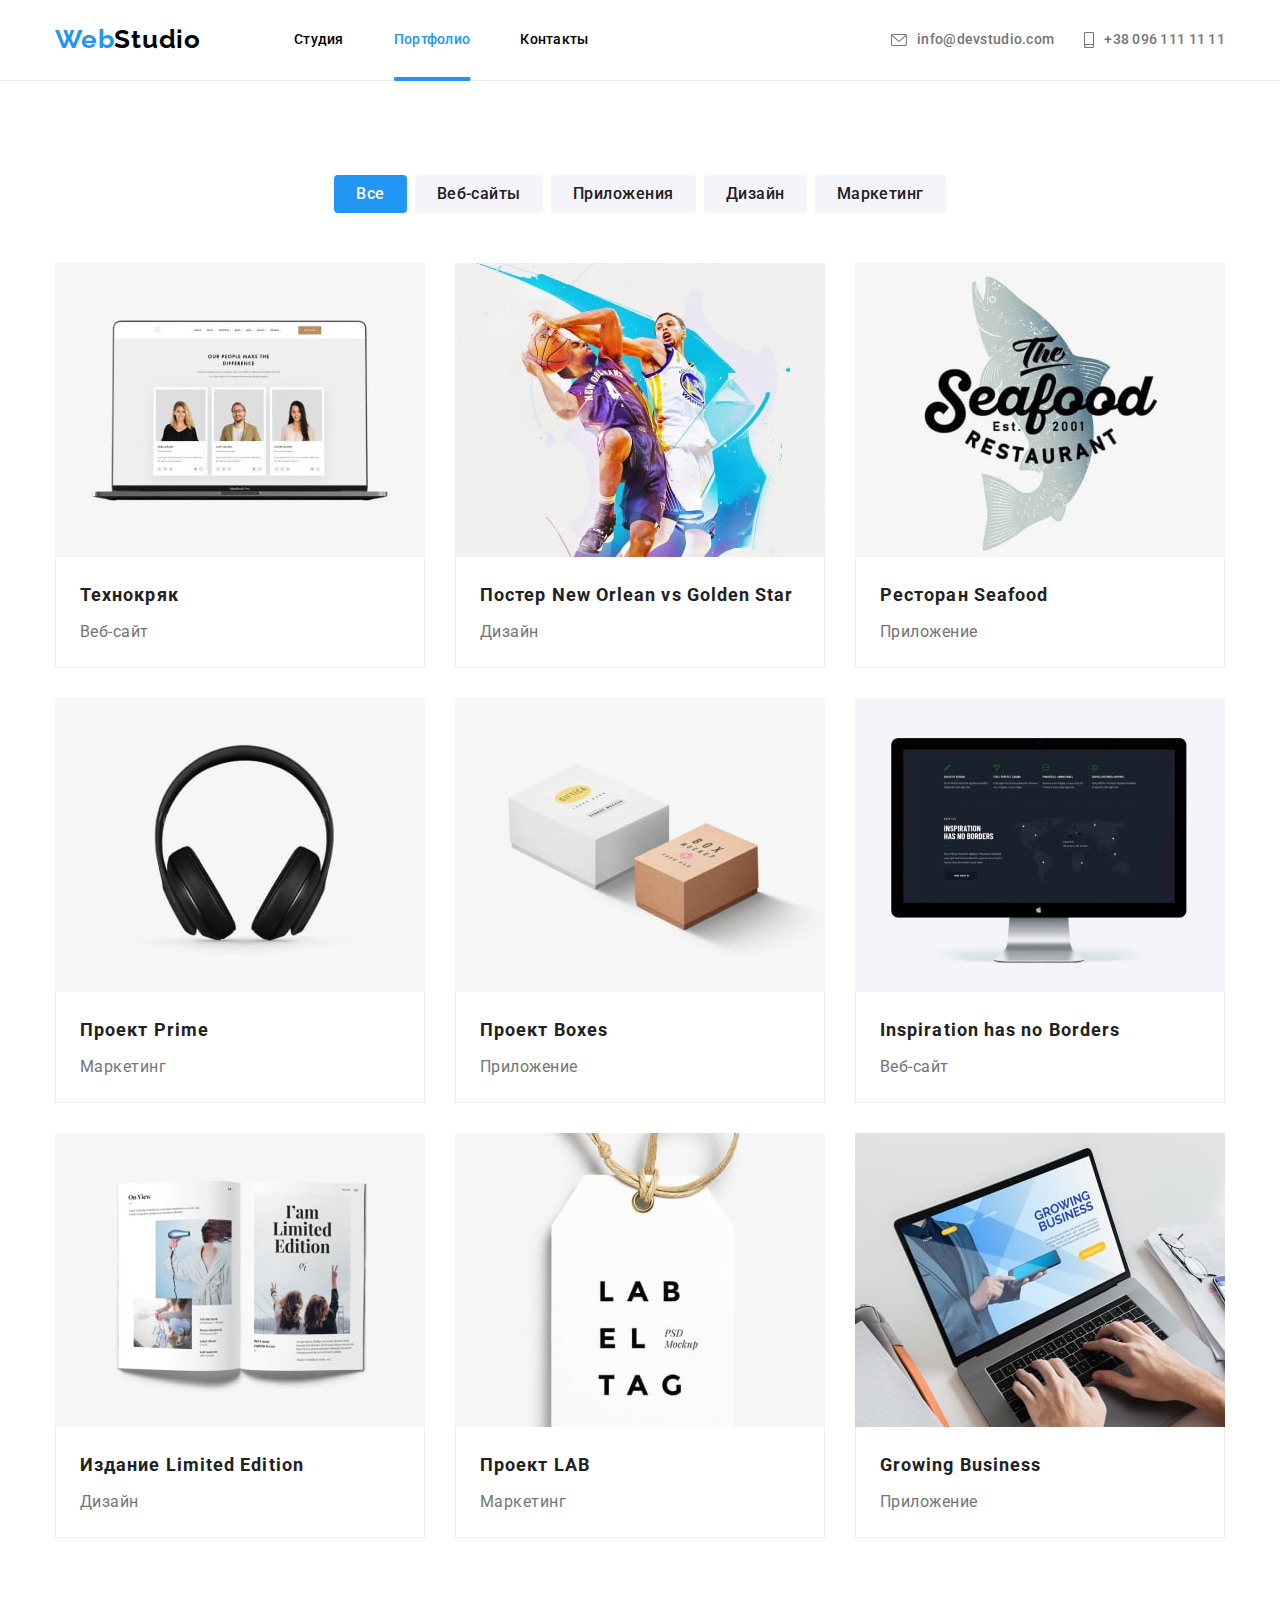
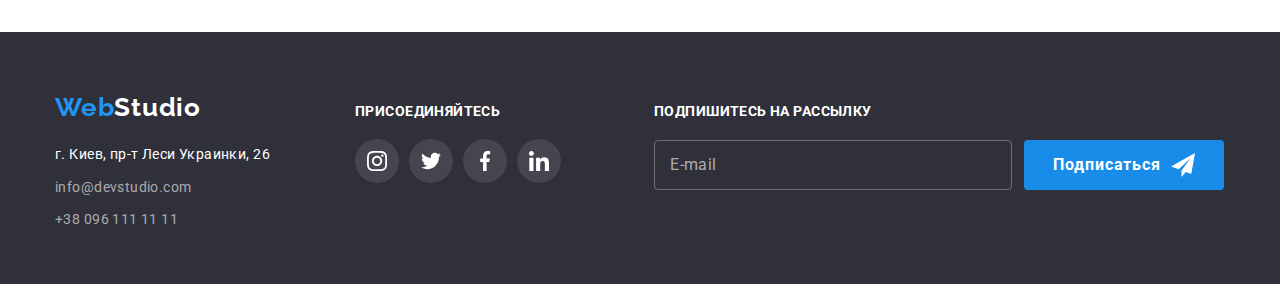
==== commit ac578014: "Add files via upload" ====
--- a/portfolio.html
+++ b/portfolio.html
@@ -116,8 +116,8 @@
                   <source srcset="./images/portfolio_images/tablet/img-1.jpg 1x,
             ./images/portfolio_images/tablet/img-1@2x.jpg 2x" media="(min-width: 768px)" />
                   <source srcset="./images/portfolio_images/mobile/img-1.jpg 1x,
-            ./images/portfolio_images/mobile/img-1@2x.jpg 2x" media="(min-width: 480px)" />
-                  <img src="./images/portfolio_images/img-1.jpg" width="370" height="294" alt="Ноутбук с проектом" />
+            ./images/portfolio_images/mobile/img-1@2x.jpg 2x" media="(max-width: 767px)" />
+                  <img src="./images/portfolio_images/img-1.jpg" alt="Ноутбук с проектом" />
                 </picture>
                 <p class="portfolio__tumb">Технокряк это современная площадка распространения коронавируса.
                   Компании используют эту платформу для цифрового шпионажа и атак на защищённые сервера конкурентов.</p>
@@ -137,8 +137,8 @@
                   <source srcset="./images/portfolio_images/tablet/img-2.jpg 1x,
             ./images/portfolio_images/tablet/img-2@2x.jpg 2x" media="(min-width: 768px)" />
                   <source srcset="./images/portfolio_images/mobile/img-2.jpg 1x,
-            ./images/portfolio_images/mobile/img-2@2x.jpg 2x" media="(min-width: 480px)" />
-                  <img src="./images/portfolio_images/img-2.jpg" width="370" height="294" alt="Момент матча" />
+            ./images/portfolio_images/mobile/img-2@2x.jpg 2x"  media="(max-width: 767px)" />
+                  <img src="./images/portfolio_images/img-2.jpg" alt="Момент матча" />
                 </picture>
                 <p class="portfolio__tumb"></p>
               </div>
@@ -159,8 +159,8 @@
                   <source srcset="./images/portfolio_images/tablet/img-3.jpg 1x,
             ./images/portfolio_images/tablet/img-3@2x.jpg 2x" media="(min-width: 768px)" />
                   <source srcset="./images/portfolio_images/mobile/img-3.jpg 1x,
-            ./images/portfolio_images/mobile/img-3@2x.jpg 2x" media="(min-width: 480px)" />
-                  <img src="./images/portfolio_images/img-3.jpg" width="370" height="294" alt="Логотип с рыбой" />
+            ./images/portfolio_images/mobile/img-3@2x.jpg 2x"  media="(max-width: 767px)" />
+                  <img src="./images/portfolio_images/img-3.jpg" alt="Логотип с рыбой" />
                 </picture>
                 <p class="portfolio__tumb"></p>
               </div>
@@ -179,8 +179,8 @@
                   <source srcset="./images/portfolio_images/tablet/img-4.jpg 1x,
             ./images/portfolio_images/tablet/img-4@2x.jpg 2x" media="(min-width: 768px)" />
                   <source srcset="./images/portfolio_images/mobile/img-4.jpg 1x,
-            ./images/portfolio_images/mobile/img-4@2x.jpg 2x" media="(min-width: 480px)" />
-                  <img src="./images/portfolio_images/img-4.jpg" width="370" height="294" alt="Фотография наушников" />
+            ./images/portfolio_images/mobile/img-4@2x.jpg 2x"  media="(max-width: 767px)" />
+                  <img src="./images/portfolio_images/img-4.jpg" alt="Фотография наушников" />
                 </picture>
                 <p class="portfolio__tumb"></p>
               </div>
@@ -199,8 +199,8 @@
                   <source srcset="./images/portfolio_images/tablet/img-5.jpg 1x,
             ./images/portfolio_images/tablet/img-5@2x.jpg 2x" media="(min-width: 768px)" />
                   <source srcset="./images/portfolio_images/mobile/img-5.jpg 1x,
-            ./images/portfolio_images/mobile/img-5@2x.jpg 2x" media="(min-width: 480px)" />
-                  <img src="./images/portfolio_images/img-5.jpg" width="370" height="294" alt="Фотография коробок" />
+            ./images/portfolio_images/mobile/img-5@2x.jpg 2x"  media="(max-width: 767px)" />
+                  <img src="./images/portfolio_images/img-5.jpg" alt="Фотография коробок" />
                 </picture>
                 <p class="portfolio__tumb"></p>
               </div>
@@ -219,8 +219,8 @@
                   <source srcset="./images/portfolio_images/tablet/img-6.jpg 1x,
             ./images/portfolio_images/tablet/img-6@2x.jpg 2x" media="(min-width: 768px)" />
                   <source srcset="./images/portfolio_images/mobile/img-6.jpg 1x,
-            ./images/portfolio_images/mobile/img-6@2x.jpg 2x" media="(min-width: 480px)" />
-                  <img src="./images/portfolio_images/img-6.jpg" width="370" height="294" alt="Монитор с картой мира" />
+            ./images/portfolio_images/mobile/img-6@2x.jpg 2x"  media="(max-width: 767px)" />
+                  <img src="./images/portfolio_images/img-6.jpg" alt="Монитор с картой мира" />
                 </picture>
                 <p class="portfolio__tumb"></p>
               </div>
@@ -239,8 +239,8 @@
                   <source srcset="./images/portfolio_images/tablet/img-7.jpg 1x,
             ./images/portfolio_images/tablet/img-7@2x.jpg 2x" media="(min-width: 768px)" />
                   <source srcset="./images/portfolio_images/mobile/img-7.jpg 1x,
-            ./images/portfolio_images/mobile/img-7@2x.jpg 2x" media="(min-width: 480px)" />
-                  <img src="./images/portfolio_images/img-7.jpg" width="370" height="294" alt="Разворот книги" />
+            ./images/portfolio_images/mobile/img-7@2x.jpg 2x"  media="(max-width: 767px)" />
+                  <img src="./images/portfolio_images/img-7.jpg"  alt="Разворот книги" />
                 </picture>
                 <p class="portfolio__tumb"></p>
               </div>
@@ -261,8 +261,8 @@
                   <source srcset="./images/portfolio_images/tablet/img-8.jpg 1x,
             ./images/portfolio_images/tablet/img-8@2x.jpg 2x" media="(min-width: 768px)" />
                   <source srcset="./images/portfolio_images/mobile/img-8.jpg 1x,
-            ./images/portfolio_images/mobile/img-8@2x.jpg 2x" media="(min-width: 480px)" />
-                  <img src="./images/portfolio_images/img-8.jpg" width="370" height="294" alt="Фотография этикетки" />
+            ./images/portfolio_images/mobile/img-8@2x.jpg 2x"  media="(max-width: 767px)" />
+                  <img src="./images/portfolio_images/img-8.jpg" alt="Фотография этикетки" />
                 </picture>
                 <p class="portfolio__tumb"></p>
               </div>
@@ -281,8 +281,8 @@
                   <source srcset="./images/portfolio_images/tablet/img-9.jpg 1x,
             ./images/portfolio_images/tablet/img-9@2x.jpg 2x" media="(min-width: 768px)" />
                   <source srcset="./images/portfolio_images/mobile/img-9.jpg 1x,
-            ./images/portfolio_images/mobile/img-9@2x.jpg 2x" media="(min-width: 480px)" />
-                  <img src="./images/portfolio_images/img-9.jpg" width="370" height="294" alt="Работа за ноутбуком" />
+            ./images/portfolio_images/mobile/img-9@2x.jpg 2x"  media="(max-width: 767px)" />
+                  <img src="./images/portfolio_images/img-9.jpg" alt="Работа за ноутбуком" />
                 </picture>
                 <p class="portfolio__tumb"></p>
               </div>
